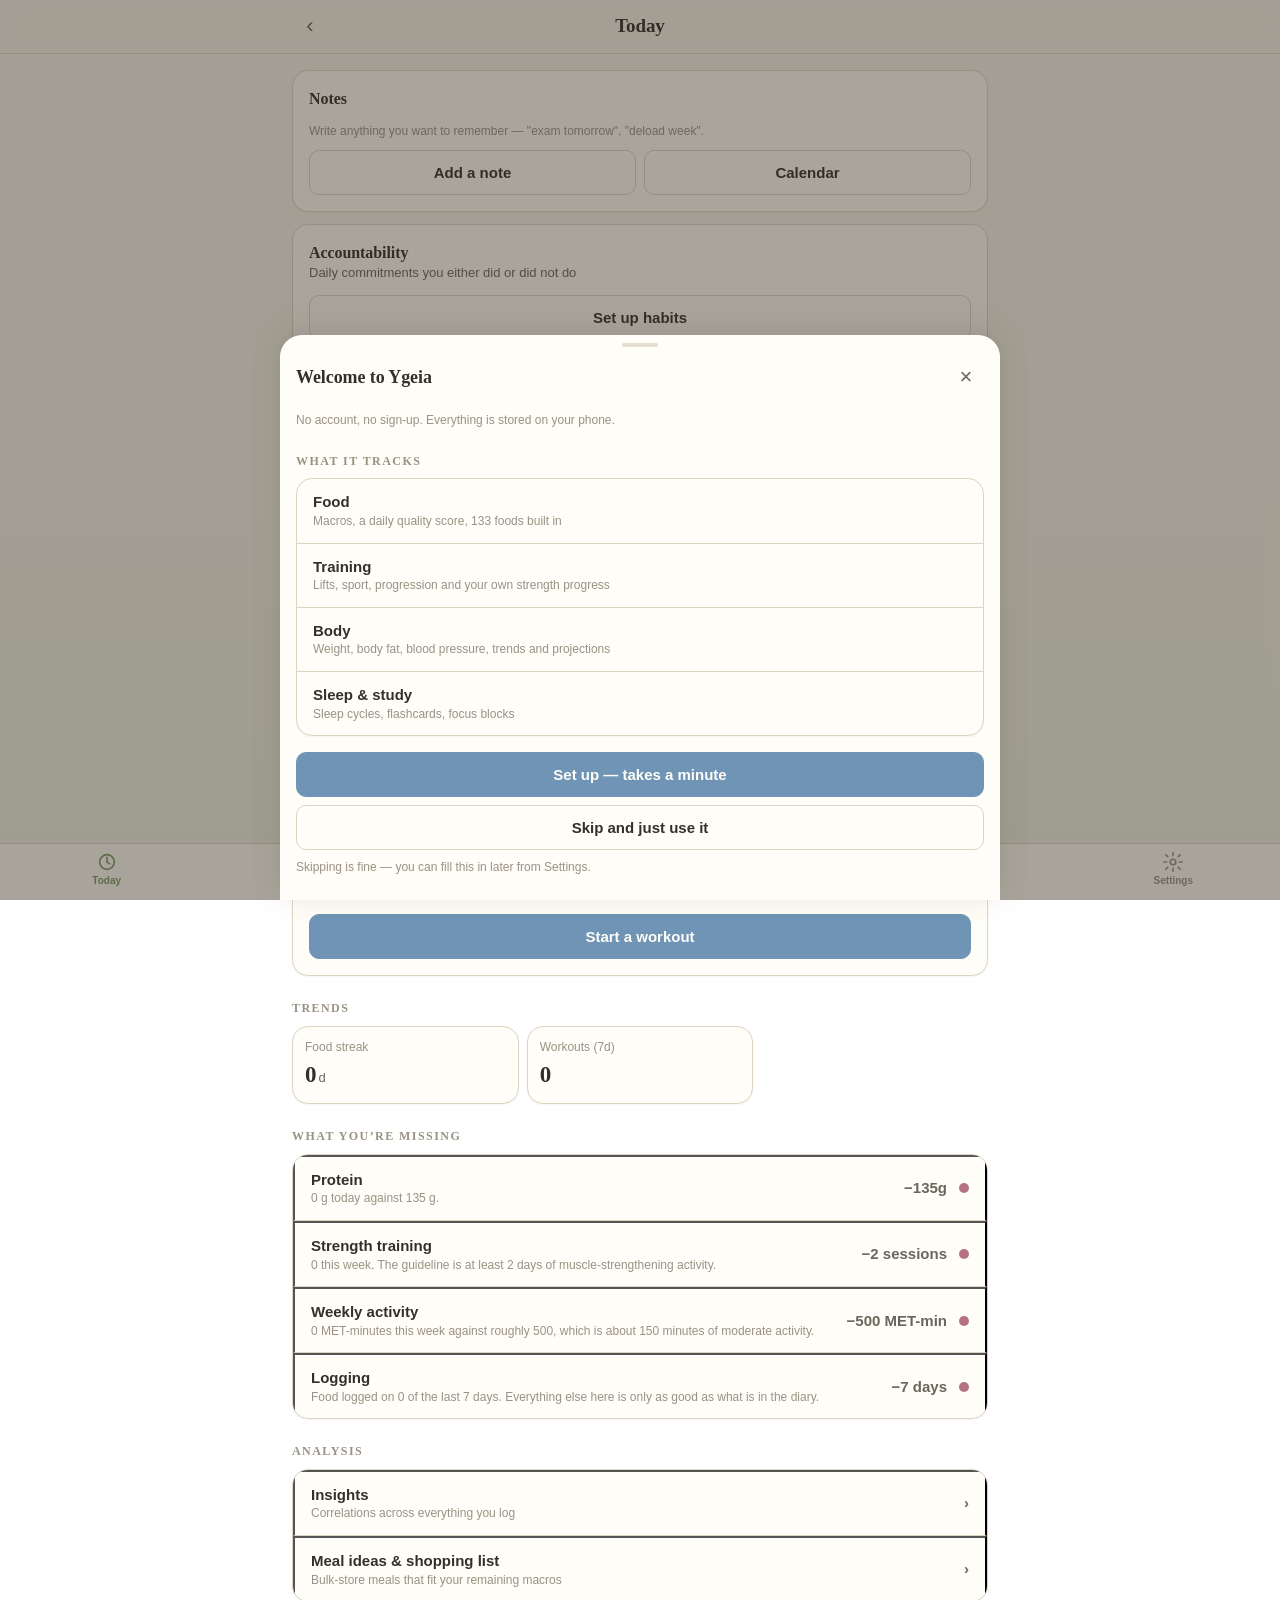
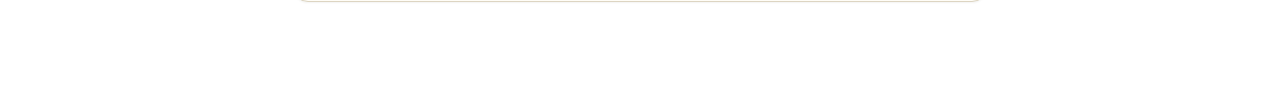
==== index.html @ 0fc7f698 "Remove the on-device model; AI is unlocked by an API key only Deletes js/ai-local.js and the whole m" ====
﻿<!doctype html>
<html lang="en" data-theme="light">
<head>
<meta charset="utf-8">
<meta name="viewport" content="width=device-width, initial-scale=1, viewport-fit=cover, maximum-scale=1">
<title>Ygeia</title>
<meta name="description" content="Free, open-source, offline-first lifestyle tracker. Nutrition, lifting, sport, sleep and study. Your data never leaves your device.">
<meta name="theme-color" content="#F6F2E8">

<!--
  Content-Security-Policy.

  script-src is 'self' and nothing else. No CDN, no third-party code, no import() at
  runtime — every line that executes here came from this repository. Ygeia briefly shipped
  an optional on-device model that pulled a runtime from a CDN; that code ran in this origin
  with full IndexedDB access and could not be pinned with an integrity hash, so removing it
  removed the only way untrusted code could ever reach your data.

  connect-src then enumerates every host anything on this page may talk to, so even a
  cross-site scripting bug has nowhere to send what it reads.

  If you add a network call, add its host here or it will silently fail.
-->
<meta http-equiv="Content-Security-Policy" content="
  default-src 'self';
  script-src 'self';
  style-src 'self' 'unsafe-inline';
  img-src 'self' data: blob: https://tile.openstreetmap.org;
  font-src 'self';
  worker-src 'self' blob:;
  connect-src 'self' blob:
    https://world.openfoodfacts.org
    https://overpass-api.de
    https://nominatim.openstreetmap.org
    https://generativelanguage.googleapis.com
    https://raw.githubusercontent.com;
  base-uri 'self';
  form-action 'none';
  object-src 'none';
">

<!-- iOS home-screen install: launches fullscreen with no Safari chrome -->
<meta name="apple-mobile-web-app-capable" content="yes">
<meta name="apple-mobile-web-app-status-bar-style" content="default">
<meta name="apple-mobile-web-app-title" content="Ygeia">
<link rel="apple-touch-icon" href="icons/icon-180.png">
<link rel="manifest" href="manifest.webmanifest">
<link rel="icon" href="icons/icon.svg" type="image/svg+xml">

<link rel="stylesheet" href="css/app.css?v=18">
</head>
<body>

<div id="app">
  <header class="app-header">
    <div class="header-row">
      <button class="icon-btn" id="btn-prev-day" aria-label="Previous day">‹</button>
      <button class="date-btn" id="btn-date">
        <span class="date-main" id="date-main">Today</span>
        <span class="date-sub" id="date-sub"></span>
      </button>
      <button class="icon-btn" id="btn-next-day" aria-label="Next day">›</button>
    </div>
  </header>

  <main id="views">
    <section class="view active" id="view-today"></section>
    <section class="view" id="view-food"></section>
    <section class="view" id="view-train"></section>
    <section class="view" id="view-study"></section>
    <section class="view" id="view-body"></section>
    <section class="view" id="view-settings"></section>
  </main>

  <nav class="tabbar" id="tabbar">
    <button class="tab active" data-view="today">
      <svg viewBox="0 0 24 24" class="tab-icon"><circle cx="12" cy="12" r="8"/><path d="M12 7v5l3 2"/></svg>
      <span>Today</span>
    </button>
    <button class="tab" data-view="food">
      <svg viewBox="0 0 24 24" class="tab-icon"><path d="M5 3v8a3 3 0 0 0 6 0V3M8 11v10"/><path d="M17 3c-1.5 2-2 4-2 6s.5 3 2 3 2-1 2-3-.5-4-2-6zM17 12v9"/></svg>
      <span>Food</span>
    </button>
    <button class="tab" data-view="train">
      <svg viewBox="0 0 24 24" class="tab-icon"><path d="M4 9v6M20 9v6M7 6v12M17 6v12M7 12h10"/></svg>
      <span>Train</span>
    </button>
    <button class="tab" data-view="study">
      <svg viewBox="0 0 24 24" class="tab-icon"><path d="M4 5.5A1.5 1.5 0 0 1 5.5 4H11v16H5.5A1.5 1.5 0 0 1 4 18.5z"/><path d="M20 5.5A1.5 1.5 0 0 0 18.5 4H13v16h5.5a1.5 1.5 0 0 0 1.5-1.5z"/></svg>
      <span>Study</span>
    </button>
    <button class="tab" data-view="body">
      <svg viewBox="0 0 24 24" class="tab-icon"><path d="M3 12h4l2-6 3 13 3-9 2 2h4"/></svg>
      <span>Body</span>
    </button>
    <button class="tab" data-view="settings">
      <svg viewBox="0 0 24 24" class="tab-icon"><circle cx="12" cy="12" r="3"/><path d="M12 2v3M12 19v3M4.2 4.2l2.1 2.1M17.7 17.7l2.1 2.1M2 12h3M19 12h3M4.2 19.8l2.1-2.1M17.7 6.3l2.1-2.1"/></svg>
      <span>Settings</span>
    </button>
  </nav>

  <div class="sheet-backdrop" id="sheet-backdrop" hidden>
    <div class="sheet" id="sheet" role="dialog" aria-modal="true">
      <div class="sheet-grabber"></div>
      <div class="sheet-head">
        <h2 id="sheet-title"></h2>
        <button class="icon-btn" id="sheet-close" aria-label="Close">×</button>
      </div>
      <div class="sheet-body" id="sheet-body"></div>
    </div>
  </div>

  <div id="toast" class="toast" hidden></div>

  <!-- Local passcode lock. Covers everything until unlocked. -->
  <div id="lock-screen" hidden></div>
</div>

<!--
  Classic scripts, loaded in dependency order and sharing the window.V namespace.

  Deliberately NOT ES modules: <script type="module"> is blocked by CORS on file:// URLs,
  and this app must run by opening index.html with no server and no build step.
-->
<script src="js/util.js?v=18"></script>
<script src="js/store.js?v=18"></script>
<script src="js/auth.js?v=18"></script>
<script src="js/domain.js?v=18"></script>
<script src="js/domain-life.js?v=18"></script>
<script src="js/domain-cut.js?v=18"></script>
<script src="js/domain-study.js?v=18"></script>
<script src="js/domain-rank.js?v=18"></script>
<script src="js/domain-plan.js?v=18"></script>
<script src="js/domain-insights.js?v=18"></script>
<script src="js/domain-timeline.js?v=18"></script>
<script src="js/domain-gaps.js?v=18"></script>
<script src="js/data-meals.js?v=18"></script>
<script src="js/data-programs.js?v=18"></script>
<script src="js/explain.js?v=18"></script>
<script src="js/data-foods.js?v=18"></script>
<script src="js/data-exercises.js?v=18"></script>
<script src="js/ui.js?v=18"></script>
<script src="js/charts.js?v=18"></script>
<script src="js/map.js?v=18"></script>
<script src="js/openfoodfacts.js?v=18"></script>
<script src="js/food-parser.js?v=18"></script>
<script src="js/ai-prompt.js?v=18"></script>
<script src="js/ai-vision.js?v=18"></script>
<script src="js/ai-cloud.js?v=18"></script>
<script src="js/places.js?v=18"></script>
<script src="js/healthimport.js?v=18"></script>
<script src="js/backup.js?v=18"></script>
<script src="js/view-today.js?v=18"></script>
<script src="js/view-food.js?v=18"></script>
<script src="js/view-train.js?v=18"></script>
<script src="js/view-study.js?v=18"></script>
<script src="js/view-flashcards.js?v=18"></script>
<script src="js/view-solve.js?v=18"></script>
<script src="js/view-aikey.js?v=18"></script>
<script src="js/view-calendar.js?v=18"></script>
<script src="js/view-coach.js?v=18"></script>
<script src="js/view-body.js?v=18"></script>
<script src="js/view-cut.js?v=18"></script>
<script src="js/view-plan.js?v=18"></script>
<script src="js/view-lock.js?v=18"></script>
<script src="js/view-onboard.js?v=18"></script>
<script src="js/view-settings.js?v=18"></script>
<script src="js/app.js?v=18"></script>
</body>
</html>
---- css/app.css ----
/* ==========================================================================
   Vitals — design system

   Light-first, drawn from a soft pastoral palette: parchment, sage meadow,
   muted gold and twilight lavender. Dark mode is a deep forest-night variant
   rather than pure black, so the character survives the switch.

   Every colour is a token. Nothing below hard-codes a colour.
   ========================================================================== */

:root {
  /* --- Parchment and meadow --------------------------------------------- */
  --bg:        #F6F2E8;  /* aged paper */
  --bg-tint:   #EDF0E2;  /* faint meadow wash at the foot of the page */
  --surface:   #FFFDF7;  /* fresh vellum */
  --surface-2: #F1EDE1;
  --surface-3: #E4DECE;
  --border:    #DDD5C2;

  --text:      #33302A;  /* warm ink, never pure black */
  --text-dim:  #6B655A;
  --text-faint:#9A9284;

  /* --- Metric accents. Muted, natural, never neon. ----------------------- */
  --sleep:     #8B82B0;  /* twilight lavender */
  --recovery:  #7C9A68;  /* sage */
  --strain:    #C08552;  /* terracotta */
  --nutrition: #C2A257;  /* wheat gold */
  --stress:    #B4737E;  /* dusty rose */
  --info:      #6F94B5;  /* distant sky */

  --protein:   #6F94B5;
  --carbs:     #C2A257;
  --fat:       #C08552;

  --good:      #7C9A68;
  --warn:      #C2A257;
  --bad:       #B4737E;

  /* Ink used on top of a filled accent button. */
  --on-accent: #FFFDF7;

  --shadow-sm: 0 1px 2px rgba(74, 66, 48, .06);
  --shadow-md: 0 2px 10px rgba(74, 66, 48, .07);
  --shadow-lg: 0 -6px 32px rgba(74, 66, 48, .16);

  --r-sm: 10px;
  --r-md: 16px;
  --r-lg: 22px;

  --sp-1: 4px;  --sp-2: 8px;  --sp-3: 12px;
  --sp-4: 16px; --sp-5: 24px; --sp-6: 32px;

  --safe-top:    env(safe-area-inset-top, 0px);
  --safe-bottom: env(safe-area-inset-bottom, 0px);

  --tabbar-h: 56px;

  --font-body: -apple-system, BlinkMacSystemFont, "SF Pro Text", "Segoe UI", Roboto, sans-serif;
  /* Headings take a serif so the app reads like a storybook rather than a dashboard. */
  --font-display: "Iowan Old Style", "Palatino Linotype", Palatino, "Book Antiqua", Georgia, serif;
}

/* --- Dark: forest at night, not a black void ----------------------------- */
:root[data-theme="dark"] {
  --bg:        #191D19;
  --bg-tint:   #141814;
  --surface:   #222722;
  --surface-2: #2B322B;
  --surface-3: #363E36;
  --border:    #333B33;

  --text:      #E9E7DC;
  --text-dim:  #A8A798;
  --text-faint:#7C7C6F;

  --sleep:     #A79DCB;
  --recovery:  #97B683;
  --strain:    #D9A06C;
  --nutrition: #D8B96C;
  --stress:    #CC8B96;
  --info:      #8AAFCE;

  --protein:   #8AAFCE;
  --carbs:     #D8B96C;
  --fat:       #D9A06C;

  --good:      #97B683;
  --warn:      #D8B96C;
  --bad:       #CC8B96;

  --on-accent: #191D19;

  --shadow-sm: 0 1px 2px rgba(0, 0, 0, .3);
  --shadow-md: 0 2px 10px rgba(0, 0, 0, .32);
  --shadow-lg: 0 -6px 32px rgba(0, 0, 0, .5);
}

/* Only when the user picked "Auto" — an explicit choice always wins. */
@media (prefers-color-scheme: dark) {
  :root[data-theme="auto"] {
    --bg:#191D19; --bg-tint:#141814; --surface:#222722; --surface-2:#2B322B;
    --surface-3:#363E36; --border:#333B33;
    --text:#E9E7DC; --text-dim:#A8A798; --text-faint:#7C7C6F;
    --sleep:#A79DCB; --recovery:#97B683; --strain:#D9A06C; --nutrition:#D8B96C;
    --stress:#CC8B96; --info:#8AAFCE;
    --protein:#8AAFCE; --carbs:#D8B96C; --fat:#D9A06C;
    --good:#97B683; --warn:#D8B96C; --bad:#CC8B96;
    --on-accent:#191D19;
    --shadow-sm:0 1px 2px rgba(0,0,0,.3); --shadow-md:0 2px 10px rgba(0,0,0,.32);
    --shadow-lg:0 -6px 32px rgba(0,0,0,.5);
  }
}

* { box-sizing: border-box; -webkit-tap-highlight-color: transparent; }

html, body {
  margin: 0; padding: 0;
  color: var(--text);
  font-family: var(--font-body);
  font-size: 16px;
  line-height: 1.45;
  overscroll-behavior: none;
}

/*
 * A very soft meadow wash: warm sky at the top settling into green at the foot.
 * Fixed attachment so it behaves like a horizon rather than scrolling wallpaper.
 */
body {
  padding-top: var(--safe-top);
  background:
    linear-gradient(to bottom, var(--bg) 0%, var(--bg) 55%, var(--bg-tint) 100%)
    fixed;
  min-height: 100vh;
}

.num, .stat-value, .ring-value { font-variant-numeric: tabular-nums; }

h1, h2, h3, .card-title, .date-main, .stat-value, .ring-value, .timer-big {
  font-family: var(--font-display);
  font-weight: 600;
  letter-spacing: -0.005em;
}

/* --------------------------------------------------------------- header -- */

.app-header {
  position: sticky; top: 0; z-index: 20;
  background: color-mix(in srgb, var(--bg) 86%, transparent);
  backdrop-filter: saturate(140%) blur(14px);
  -webkit-backdrop-filter: saturate(140%) blur(14px);
  border-bottom: 1px solid var(--border);
}
.header-row {
  display: flex; align-items: center; justify-content: space-between;
  padding: var(--sp-2) var(--sp-3);
  max-width: 720px; margin: 0 auto;
}
.date-btn {
  flex: 1; background: none; border: 0; color: var(--text);
  display: flex; flex-direction: column; align-items: center; gap: 1px;
  font: inherit; cursor: pointer; padding: var(--sp-1);
}
.date-main { font-family: var(--font-display); font-size: 19px; }
.date-sub  { font-size: 12px; color: var(--text-faint); }

/* ---------------------------------------------------------------- views -- */

#views { max-width: 720px; margin: 0 auto; }
.view { display: none; padding: var(--sp-4) var(--sp-3); padding-bottom: calc(var(--tabbar-h) + var(--safe-bottom) + 32px); }
.view.active { display: block; animation: fade .2s ease; }
@keyframes fade { from { opacity: 0; transform: translateY(4px); } to { opacity: 1; transform: none; } }

.section-title {
  font-family: var(--font-display);
  font-size: 12px; font-weight: 600; text-transform: uppercase;
  letter-spacing: .12em; color: var(--text-faint);
  margin: var(--sp-5) 0 var(--sp-2);
}
.section-title:first-child { margin-top: 0; }

/* ---------------------------------------------------------------- cards -- */

.card {
  background: var(--surface);
  border: 1px solid var(--border);
  border-radius: var(--r-md);
  padding: var(--sp-4);
  margin-bottom: var(--sp-3);
  box-shadow: var(--shadow-sm);
}
.card-head { display: flex; align-items: baseline; justify-content: space-between; gap: var(--sp-3); margin-bottom: var(--sp-3); }
.card-title { font-size: 16px; margin: 0; }
.card-sub { font-size: 13px; color: var(--text-dim); }

.grid-2 { display: grid; grid-template-columns: 1fr 1fr; gap: var(--sp-3); }
.grid-3 { display: grid; grid-template-columns: repeat(3, 1fr); gap: var(--sp-2); }

.stat {
  background: var(--surface); border: 1px solid var(--border);
  border-radius: var(--r-md); padding: var(--sp-3); box-shadow: var(--shadow-sm);
}
.stat-label { font-size: 12px; color: var(--text-faint); margin-bottom: 2px; }
.stat-value { font-size: 23px; }
.stat-unit { font-size: 13px; color: var(--text-dim); font-weight: 400; margin-left: 2px; font-family: var(--font-body); }
.stat-delta { font-size: 12px; margin-top: 2px; }
.delta-up   { color: var(--good); }
.delta-down { color: var(--bad); }
.delta-flat { color: var(--text-faint); }

/* ---------------------------------------------------------------- rings -- */

.rings-row { display: flex; align-items: center; justify-content: space-around; gap: var(--sp-3); }
.ring-wrap { display: flex; flex-direction: column; align-items: center; gap: var(--sp-2); }
.ring { position: relative; }
.ring svg { display: block; transform: rotate(-90deg); }
.ring-track { fill: none; stroke: var(--surface-3); }
.ring-fill  { fill: none; stroke-linecap: round; transition: stroke-dashoffset .6s cubic-bezier(.22,1,.36,1); }
.ring-center { position: absolute; inset: 0; display: flex; flex-direction: column; align-items: center; justify-content: center; }
.ring-value { font-size: 21px; }
.ring-unit  { font-size: 10px; color: var(--text-faint); }
.ring-label { font-size: 12px; color: var(--text-dim); }

/* ----------------------------------------------------------------- bars -- */

.bar { height: 6px; border-radius: 999px; background: var(--surface-3); overflow: hidden; }
.bar-fill { height: 100%; border-radius: 999px; transition: width .45s ease; }
.macro-row { display: flex; justify-content: space-between; font-size: 13px; margin-bottom: var(--sp-1); }
.macro-block + .macro-block { margin-top: var(--sp-3); }

/* ---------------------------------------------------------------- lists -- */

.list {
  border: 1px solid var(--border); border-radius: var(--r-md);
  overflow: hidden; background: var(--surface); box-shadow: var(--shadow-sm);
}
.row {
  display: flex; align-items: center; gap: var(--sp-3);
  padding: var(--sp-3) var(--sp-4);
  border-bottom: 1px solid var(--border);
  background: none; width: 100%; text-align: left;
  color: var(--text); font: inherit; cursor: pointer;
}
.row:last-child { border-bottom: 0; }
.row:active { background: var(--surface-2); }
.row-main { flex: 1; min-width: 0; }
.row-title { font-size: 15px; font-weight: 550; white-space: nowrap; overflow: hidden; text-overflow: ellipsis; }
.row-sub { font-size: 12px; color: var(--text-faint); }
.row-value { font-size: 15px; font-weight: 600; color: var(--text-dim); white-space: nowrap; }

.empty { text-align: center; color: var(--text-faint); font-size: 14px; padding: var(--sp-6) var(--sp-4); }

/* -------------------------------------------------------------- buttons -- */

button { font-family: inherit; }
.icon-btn {
  background: none; border: 0; color: var(--text-dim);
  width: 36px; height: 36px; border-radius: 50%;
  font-size: 22px; line-height: 1; cursor: pointer; display: grid; place-items: center;
}
.icon-btn:active { background: var(--surface-2); }

.btn {
  display: inline-flex; align-items: center; justify-content: center; gap: var(--sp-2);
  padding: 13px var(--sp-4); border-radius: var(--r-sm);
  border: 1px solid var(--border); background: var(--surface-2); color: var(--text);
  font-size: 15px; font-weight: 600; cursor: pointer; width: 100%;
  transition: transform .1s ease;
}
.btn:active { transform: scale(.985); }
.btn-primary { background: var(--info); border-color: var(--info); color: var(--on-accent); }
.btn-good    { background: var(--good); border-color: var(--good); color: var(--on-accent); }
.btn-danger  { background: none; border-color: var(--bad); color: var(--bad); }
.btn-ghost   { background: none; }
.btn-row { display: flex; gap: var(--sp-2); }

.chip {
  display: inline-flex; align-items: center; gap: 6px;
  padding: 7px 13px; border-radius: 999px;
  border: 1px solid var(--border); background: var(--surface-2);
  font-size: 13px; font-weight: 550; color: var(--text-dim); cursor: pointer;
}
.chip.on { background: var(--info); border-color: var(--info); color: var(--on-accent); }
.chips { display: flex; flex-wrap: wrap; gap: var(--sp-2); }

/* --------------------------------------------------------------- inputs -- */

.field { margin-bottom: var(--sp-3); }
.field label { display: block; font-size: 13px; color: var(--text-dim); margin-bottom: 6px; }
input, select, textarea {
  width: 100%; padding: 12px var(--sp-3);
  background: var(--surface-2); color: var(--text);
  border: 1px solid var(--border); border-radius: var(--r-sm);
  font-size: 16px; /* below 16px iOS Safari zooms on focus */
  font-family: inherit;
}
input:focus, select:focus, textarea:focus { outline: 2px solid var(--info); outline-offset: -1px; }
.input-row { display: flex; gap: var(--sp-2); align-items: center; }
.input-suffix { color: var(--text-faint); font-size: 14px; }

/* ---------------------------------------------------------------- sheet -- */

.sheet-backdrop {
  position: fixed; inset: 0; z-index: 50;
  background: rgba(51, 45, 32, .42);
  display: flex; align-items: flex-end; justify-content: center;
  animation: fade .16s ease;
}
/* An explicit `display` beats the UA stylesheet's `[hidden] { display: none }`,
   so hidden elements that set one must opt back out themselves. */
.sheet-backdrop[hidden], .toast[hidden] { display: none; }

.sheet {
  background: var(--surface); width: 100%; max-width: 720px;
  border-radius: var(--r-lg) var(--r-lg) 0 0;
  max-height: 92vh; display: flex; flex-direction: column;
  padding-bottom: var(--safe-bottom);
  box-shadow: var(--shadow-lg);
  animation: slideup .26s cubic-bezier(.22,1,.36,1);
}
@keyframes slideup { from { transform: translateY(100%); } to { transform: none; } }
.sheet-grabber { width: 36px; height: 4px; border-radius: 999px; background: var(--surface-3); margin: var(--sp-2) auto 0; }
.sheet-head { display: flex; align-items: center; justify-content: space-between; padding: var(--sp-3) var(--sp-4) var(--sp-2); }
.sheet-head h2 { font-size: 18px; margin: 0; }
.sheet-body { overflow-y: auto; padding: 0 var(--sp-4) var(--sp-5); -webkit-overflow-scrolling: touch; }

/* --------------------------------------------------------------- tabbar -- */

.tabbar {
  position: fixed; left: 0; right: 0; bottom: 0; z-index: 30;
  display: flex; justify-content: space-around;
  background: color-mix(in srgb, var(--surface) 92%, transparent);
  backdrop-filter: saturate(140%) blur(16px);
  -webkit-backdrop-filter: saturate(140%) blur(16px);
  border-top: 1px solid var(--border);
  padding-bottom: var(--safe-bottom);
}
.tab {
  flex: 1; background: none; border: 0; cursor: pointer;
  display: flex; flex-direction: column; align-items: center; gap: 2px;
  padding: 7px 0 5px; color: var(--text-faint); font-size: 10px; font-weight: 550;
  height: var(--tabbar-h);
}
.tab.active { color: var(--recovery); }
.tab-icon { width: 22px; height: 22px; fill: none; stroke: currentColor; stroke-width: 1.8; stroke-linecap: round; stroke-linejoin: round; }

/* ---------------------------------------------------------------- toast -- */

.toast {
  position: fixed; left: 50%; transform: translateX(-50%);
  bottom: calc(var(--tabbar-h) + var(--safe-bottom) + 16px); z-index: 60;
  background: var(--text); color: var(--surface);
  padding: 11px var(--sp-4); border-radius: 999px;
  font-size: 14px; font-weight: 550; box-shadow: var(--shadow-md);
  animation: fade .18s ease;
}

/* --------------------------------------------------------------- charts -- */

.chart { width: 100%; display: block; overflow: visible; }
.chart-line { fill: none; stroke-width: 2; stroke-linecap: round; stroke-linejoin: round; }
.chart-area { stroke: none; opacity: .16; }
.chart-dot  { stroke: var(--surface); stroke-width: 2; }
.chart-grid { stroke: var(--border); stroke-width: 1; stroke-dasharray: 2 4; }
.chart-proj { fill: none; stroke-width: 2; stroke-dasharray: 3 4; opacity: .7; }
.chart-label { font-size: 10px; fill: var(--text-faint); }
.chart-bar { rx: 3; }

/* ------------------------------------------------------------- training -- */

.timer-big { font-size: 58px; font-weight: 400; letter-spacing: -0.02em; text-align: center; font-variant-numeric: tabular-nums; }

.set-grid { display: grid; grid-template-columns: 28px 1fr 1fr 44px 34px; gap: var(--sp-2); align-items: center; margin-bottom: var(--sp-2); }
.set-grid input { padding: 9px var(--sp-2); text-align: center; }
.set-head { font-size: 11px; color: var(--text-faint); text-align: center; text-transform: uppercase; letter-spacing: .06em; }
.set-idx { text-align: center; font-size: 13px; color: var(--text-faint); font-weight: 600; cursor: pointer; }
.set-done { width: 34px; height: 34px; border-radius: var(--r-sm); border: 1px solid var(--border); background: var(--surface-2); color: var(--text-faint); cursor: pointer; display: grid; place-items: center; }
.set-done.on { background: var(--good); border-color: var(--good); color: var(--on-accent); }
.set-warmup input { opacity: .6; }

/* ----------------------------------------------------------------- misc -- */

.hint { font-size: 12px; color: var(--text-faint); margin-top: var(--sp-2); line-height: 1.5; }

.warn-box {
  background: color-mix(in srgb, var(--warn) 14%, var(--surface));
  border: 1px solid color-mix(in srgb, var(--warn) 40%, transparent);
  border-radius: var(--r-sm); padding: var(--sp-3);
  font-size: 13px; color: var(--text-dim); line-height: 1.5;
}

/* Reserved for genuine safety warnings — weight cutting, not UI validation. */
.danger-box {
  background: color-mix(in srgb, var(--bad) 13%, var(--surface));
  border: 1px solid color-mix(in srgb, var(--bad) 50%, transparent);
  border-left-width: 3px;
  border-radius: var(--r-sm); padding: var(--sp-3);
  font-size: 13px; color: var(--text); line-height: 1.5;
  margin-bottom: var(--sp-3);
}
.danger-box strong { color: var(--bad); }

.good-box {
  background: color-mix(in srgb, var(--good) 13%, var(--surface));
  border: 1px solid color-mix(in srgb, var(--good) 38%, transparent);
  border-radius: var(--r-sm); padding: var(--sp-3);
  font-size: 13px; color: var(--text-dim); line-height: 1.5;
}

/* ----------------------------------------------------------- flashcards -- */

.fc-card {
  background: var(--surface);
  border: 1px solid var(--border);
  border-radius: var(--r-md);
  box-shadow: var(--shadow-md);
  min-height: 150px;
  display: flex; flex-direction: column;
  align-items: center; justify-content: center;
  gap: var(--sp-2);
  padding: var(--sp-5) var(--sp-4);
  margin-bottom: var(--sp-4);
  cursor: pointer;
  text-align: center;
  animation: fc-in .2s ease;
}
@keyframes fc-in { from { opacity: 0; transform: translateY(6px); } to { opacity: 1; transform: none; } }

.fc-face {
  font-family: var(--font-display);
  font-size: 21px; line-height: 1.35; color: var(--text);
}
.fc-front-small {
  font-size: 13px; color: var(--text-faint);
  padding-bottom: var(--sp-2); border-bottom: 1px solid var(--border);
  width: 100%;
}

.fc-option {
  margin-bottom: var(--sp-2);
  text-align: left; justify-content: flex-start;
  white-space: normal; line-height: 1.35;
}
.fc-right { background: var(--good); border-color: var(--good); color: var(--on-accent); }
.fc-wrong { background: var(--bad); border-color: var(--bad); color: var(--on-accent); }

/* Photo problem help */
.solve-preview {
  width: 100%; max-height: 320px; object-fit: contain;
  border-radius: var(--r-md); border: 1px solid var(--border);
  background: var(--surface-2); margin-top: var(--sp-3); display: block;
}
.solve-answer {
  white-space: pre-wrap;
  font-size: 14px; line-height: 1.65;
  background: var(--surface); border: 1px solid var(--border);
  border-radius: var(--r-md); padding: var(--sp-4); margin-top: var(--sp-3);
  box-shadow: var(--shadow-sm);
}

/* ============================================================== calendar == */

.cal-header { display: flex; align-items: center; justify-content: space-between; margin-bottom: var(--sp-3); }
.cal-title { font-family: var(--font-display); font-size: 17px; font-weight: 600; }

.cal-grid { display: grid; grid-template-columns: repeat(7, 1fr); gap: 4px; }
.cal-dow { margin-bottom: 6px; }
.cal-dow-cell {
  text-align: center; font-size: 11px; font-weight: 600;
  color: var(--text-faint); letter-spacing: .06em;
}

.cal-cell {
  aspect-ratio: 1; border-radius: 10px;
  border: 1px solid transparent; background: var(--surface-2);
  display: flex; flex-direction: column; align-items: center; justify-content: center; gap: 3px;
  cursor: pointer; padding: 2px; color: var(--text);
  font: inherit;
  transition: background .15s ease, transform .1s ease, border-color .15s ease;
}
.cal-cell:active { transform: scale(.93); }
.cal-cell.is-empty { background: none; color: var(--text-faint); }
.cal-cell.is-today { border-color: var(--recovery); font-weight: 700; }
.cal-cell.is-selected { background: var(--recovery); color: var(--on-accent); }
.cal-cell.is-future { opacity: .35; cursor: default; }
.cal-cell.cal-pad { background: none; border: 0; cursor: default; }

.cal-num { font-size: 13px; font-variant-numeric: tabular-nums; line-height: 1; }
.cal-dots { display: flex; gap: 2px; min-height: 5px; }
.cal-dot { width: 5px; height: 5px; border-radius: 50%; display: inline-block; }

.cal-legend {
  display: flex; flex-wrap: wrap; gap: 10px;
  margin-top: var(--sp-4); font-size: 11px; color: var(--text-faint);
}
.cal-legend-item { display: inline-flex; align-items: center; gap: 5px; }

/* ============================================================== timeline == */

.tl { position: relative; padding-left: 4px; }
.tl-row { display: grid; grid-template-columns: 62px 14px 1fr; gap: var(--sp-2); padding-bottom: var(--sp-4); position: relative; }
.tl-row:last-child { padding-bottom: 0; }

/* The connecting spine, drawn behind the markers. */
.tl-row:not(:last-child):after {
  content: ''; position: absolute;
  left: calc(62px + var(--sp-2) + 5px); top: 16px; bottom: -2px;
  width: 1px; background: var(--border);
}

.tl-time {
  font-size: 11px; color: var(--text-faint); text-align: right;
  font-variant-numeric: tabular-nums; padding-top: 3px; white-space: nowrap;
}
.tl-marker {
  width: 11px; height: 11px; border-radius: 50%; margin-top: 4px;
  box-shadow: 0 0 0 3px var(--surface); z-index: 1;
}
.tl-body { min-width: 0; }
.tl-title { font-size: 14px; font-weight: 600; display: flex; justify-content: space-between; gap: var(--sp-2); }
.tl-value { font-weight: 500; color: var(--text-dim); font-variant-numeric: tabular-nums; white-space: nowrap; }
.tl-detail { font-size: 12px; color: var(--text-faint); margin-top: 2px; line-height: 1.45; }

/* Study photo help */
.solve-preview {
  width: 100%; max-height: 320px; object-fit: contain;
  border-radius: var(--r-md); border: 1px solid var(--border);
  background: var(--surface-2); margin-top: var(--sp-3);
}
.solve-answer {
  white-space: pre-wrap; font-size: 14px; line-height: 1.65;
  background: var(--surface); border: 1px solid var(--border);
  border-radius: var(--r-md); padding: var(--sp-4); margin-top: var(--sp-3);
}

/* ================================================================== chat == */

.chat-log {
  max-height: 46vh; overflow-y: auto;
  display: flex; flex-direction: column; gap: var(--sp-2);
  padding: var(--sp-2) 0;
}
.chat-msg {
  max-width: 88%; padding: 10px var(--sp-3); border-radius: var(--r-md);
  font-size: 14px; line-height: 1.55; white-space: pre-wrap; overflow-wrap: anywhere;
}
.chat-user { align-self: flex-end; background: var(--info); color: var(--on-accent); border-bottom-right-radius: 4px; }
.chat-bot { align-self: flex-start; background: var(--surface-2); border: 1px solid var(--border); border-bottom-left-radius: 4px; }

/* ================================================================ polish == */

/*
 * Interaction feedback. Everything tappable should acknowledge the tap — without it the
 * app feels unresponsive on a phone even when it is fast.
 */
.row, .cal-cell, .lock-key, .chip, .btn, .set-done, .checkin-dot, .urine-swatch {
  -webkit-user-select: none; user-select: none;
}
.row { transition: background .14s ease; }
.chip { transition: background .14s ease, border-color .14s ease, color .14s ease, transform .1s ease; }
.chip:active { transform: scale(.95); }
.card { transition: box-shadow .2s ease; }

/* Visible keyboard focus, without a permanent ring for mouse users. */
:focus-visible {
  outline: 2px solid var(--info);
  outline-offset: 2px;
  border-radius: 4px;
}
.btn:focus-visible, .row:focus-visible, .cal-cell:focus-visible { outline-offset: -2px; }

/* Momentum scrolling and a settled scrollbar inside sheets. */
.sheet-body { scrollbar-width: thin; scrollbar-color: var(--surface-3) transparent; }
.sheet-body::-webkit-scrollbar { width: 6px; }
.sheet-body::-webkit-scrollbar-thumb { background: var(--surface-3); border-radius: 999px; }
.sheet-body::-webkit-scrollbar-track { background: transparent; }

/* Long words and pasted URLs must not force the layout sideways. */
.row-title, .row-sub, .card-sub, .tl-detail, .insight-body { overflow-wrap: anywhere; }

/* Wide content scrolls inside itself rather than pushing the page. */
.formula, .solve-answer { max-width: 100%; }

/*
 * Respect the OS setting. Vestibular disorders are a real accessibility concern and this
 * app animates a lot of sheets.
 */
@media (prefers-reduced-motion: reduce) {
  *, *::before, *::after {
    animation-duration: .001ms !important;
    animation-iteration-count: 1 !important;
    transition-duration: .001ms !important;
    scroll-behavior: auto !important;
  }
}

/* Card builder rows — the Quizlet-style list editor */
.fc-row {
  background: var(--surface);
  border: 1px solid var(--border);
  border-radius: var(--r-md);
  padding: var(--sp-3);
  margin-bottom: var(--sp-3);
  box-shadow: var(--shadow-sm);
}
.fc-row-head { display: flex; align-items: center; justify-content: space-between; margin-bottom: var(--sp-2); }
.fc-row-num { font-size: 12px; color: var(--text-faint); font-weight: 600; }
.fc-input {
  width: 100%; resize: vertical; min-height: 40px;
  margin-bottom: var(--sp-2);
}
.fc-input:last-child { margin-bottom: 0; }

.fc-match {
  display: grid; grid-template-columns: 1fr 1fr; gap: var(--sp-2);
  margin-bottom: var(--sp-4);
}
.fc-tile {
  min-height: 78px; padding: var(--sp-2);
  border: 1px solid var(--border); border-radius: var(--r-sm);
  background: var(--surface); color: var(--text);
  font-size: 13px; line-height: 1.3; cursor: pointer;
  display: grid; place-items: center; text-align: center;
  box-shadow: var(--shadow-sm);
  transition: transform .1s ease, opacity .25s ease, background .15s ease;
}
.fc-tile.sel { background: var(--info); border-color: var(--info); color: var(--on-accent); transform: scale(.97); }
.fc-tile.bad { background: var(--bad); border-color: var(--bad); color: var(--on-accent); }
.fc-tile.gone { opacity: 0; pointer-events: none; transform: scale(.9); }

/* ---------------------------------------------------------- lock screen -- */

#lock-screen {
  position: fixed; inset: 0; z-index: 100;
  background: var(--bg);
  display: flex; align-items: center; justify-content: center;
  padding: var(--safe-top) var(--sp-4) calc(var(--safe-bottom) + var(--sp-4));
}
#lock-screen[hidden] { display: none; }

.lock-panel {
  width: 100%; max-width: 340px;
  display: flex; flex-direction: column; align-items: center;
}
.lock-panel.shake { animation: shake .4s cubic-bezier(.36,.07,.19,.97); }
@keyframes shake {
  10%, 90% { transform: translateX(-2px); }
  20%, 80% { transform: translateX(4px); }
  30%, 50%, 70% { transform: translateX(-7px); }
  40%, 60% { transform: translateX(7px); }
}

.lock-mark { color: var(--recovery); margin-bottom: var(--sp-3); }
.lock-title { font-family: var(--font-display); font-size: 26px; margin: 0 0 4px; }
.lock-subtitle { font-size: 14px; color: var(--text-dim); margin-bottom: var(--sp-5); }

.lock-dots { display: flex; gap: 12px; margin-bottom: var(--sp-3); min-height: 14px; }
.lock-dot {
  width: 13px; height: 13px; border-radius: 50%;
  border: 1.5px solid var(--text-faint); background: none;
  transition: background .12s ease, border-color .12s ease, transform .12s ease;
}
.lock-dot.on { background: var(--recovery); border-color: var(--recovery); transform: scale(1.12); }

.lock-message { font-size: 13px; min-height: 20px; color: var(--text-dim); text-align: center; margin-bottom: var(--sp-3); }
.lock-message.error { color: var(--bad); }

.lock-keypad {
  display: grid; grid-template-columns: repeat(3, 1fr);
  gap: var(--sp-3); width: 100%; margin-bottom: var(--sp-4);
}
.lock-key {
  aspect-ratio: 1; border-radius: 50%;
  border: 1px solid var(--border); background: var(--surface);
  color: var(--text); font-family: var(--font-display); font-size: 24px;
  cursor: pointer; display: grid; place-items: center;
  box-shadow: var(--shadow-sm);
  transition: transform .08s ease, background .12s ease;
}
.lock-key:active { transform: scale(.94); background: var(--surface-2); }
.lock-key-alt { font-family: var(--font-body); font-size: 14px; color: var(--text-dim); background: none; border-color: transparent; box-shadow: none; }
.lock-confirm { max-width: 340px; }

/* Weight-cut phase timeline */
.phase { position: relative; padding-left: var(--sp-5); padding-bottom: var(--sp-4); }
.phase:before {
  content: ''; position: absolute; left: 5px; top: 6px;
  width: 9px; height: 9px; border-radius: 50%;
  background: var(--recovery); box-shadow: 0 0 0 3px color-mix(in srgb, var(--recovery) 22%, transparent);
}
.phase.danger:before { background: var(--bad); box-shadow: 0 0 0 3px color-mix(in srgb, var(--bad) 22%, transparent); }
.phase:after {
  content: ''; position: absolute; left: 9px; top: 18px; bottom: 0; width: 1px; background: var(--border);
}
.phase:last-child:after { display: none; }
.phase-day { font-size: 11px; text-transform: uppercase; letter-spacing: .1em; color: var(--text-faint); }
.phase-title { font-family: var(--font-display); font-size: 15px; font-weight: 600; margin: 2px 0 6px; }
.phase-actions { margin: 0; padding-left: var(--sp-4); font-size: 13px; color: var(--text-dim); }
.phase-actions li { margin-bottom: 3px; }
.phase-why { font-size: 12px; color: var(--text-faint); font-style: italic; margin-top: 6px; }

/* Urine hydration scale */
.urine-scale { display: flex; gap: 4px; margin: var(--sp-2) 0; }
.urine-swatch { flex: 1; height: 34px; border-radius: 5px; border: 1px solid var(--border); cursor: pointer; position: relative; }
.urine-swatch.on { outline: 2px solid var(--text); outline-offset: 2px; }

/* Map */
.map-wrap {
  position: relative; width: 100%; height: 300px;
  border-radius: var(--r-md); overflow: hidden;
  border: 1px solid var(--border); background: var(--surface-2);
  touch-action: none;
}
.map-tiles { position: absolute; inset: 0; }
.map-tile { position: absolute; width: 256px; height: 256px; }
.map-pin {
  position: absolute; width: 14px; height: 14px; margin: -7px 0 0 -7px;
  border-radius: 50% 50% 50% 0; transform: rotate(-45deg);
  background: var(--bad); border: 2px solid var(--surface); cursor: pointer;
  box-shadow: var(--shadow-sm);
}
.map-pin.me { background: var(--info); border-radius: 50%; transform: none; }
.map-attrib {
  position: absolute; right: 4px; bottom: 3px;
  font-size: 9px; color: var(--text-dim);
  background: color-mix(in srgb, var(--surface) 80%, transparent);
  padding: 1px 5px; border-radius: 4px;
}
.map-controls { position: absolute; right: 8px; top: 8px; display: flex; flex-direction: column; gap: 4px; }
.map-btn {
  width: 32px; height: 32px; border-radius: 8px; border: 1px solid var(--border);
  background: var(--surface); color: var(--text); font-size: 18px; cursor: pointer;
  display: grid; place-items: center; box-shadow: var(--shadow-sm);
}

/* Study */
.pill { display: inline-block; padding: 2px 9px; border-radius: 999px; font-size: 11px; font-weight: 600; }
.subject-dot { width: 10px; height: 10px; border-radius: 50%; flex: 0 0 10px; }

/* "How is this calculated?" affordance */
.explain-btn {
  background: none; border: 0; cursor: pointer;
  color: var(--text-faint); font-size: 16px; line-height: 1;
  padding: 2px 4px; border-radius: 50%;
}
.explain-btn:active { background: var(--surface-2); }

.formula {
  background: var(--surface-2); border: 1px solid var(--border);
  border-radius: var(--r-sm); padding: var(--sp-3);
  font-family: ui-monospace, SFMono-Regular, Menlo, Consolas, monospace;
  font-size: 12px; line-height: 1.6; color: var(--text-dim);
  overflow-x: auto; white-space: pre; margin: 0;
}

/* Check-in */
.checkin-scale { display: flex; gap: 6px; }
.checkin-dot {
  flex: 1; aspect-ratio: 1; max-width: 46px; border-radius: 50%;
  border: 1px solid var(--border); background: var(--surface-2);
  cursor: pointer; display: grid; place-items: center;
  font-size: 13px; font-weight: 600; color: var(--text-faint);
}
.checkin-dot.on { background: var(--recovery); border-color: var(--recovery); color: var(--on-accent); }

/* Insight cards */
.insight { border-left: 3px solid var(--info); padding-left: var(--sp-3); margin-bottom: var(--sp-4); }
.insight.strong { border-left-color: var(--good); }
.insight.weak { border-left-color: var(--text-faint); }
.insight-title { font-family: var(--font-display); font-size: 15px; font-weight: 600; margin-bottom: 2px; }
.insight-body { font-size: 13px; color: var(--text-dim); line-height: 1.5; }
.insight-stat { font-size: 11px; color: var(--text-faint); margin-top: 4px; font-variant-numeric: tabular-nums; }

/* Meal / program cards */
.tag-row { display: flex; flex-wrap: wrap; gap: 5px; margin-top: 6px; }
.tag {
  font-size: 11px; padding: 2px 8px; border-radius: 999px;
  background: var(--surface-2); border: 1px solid var(--border); color: var(--text-faint);
}
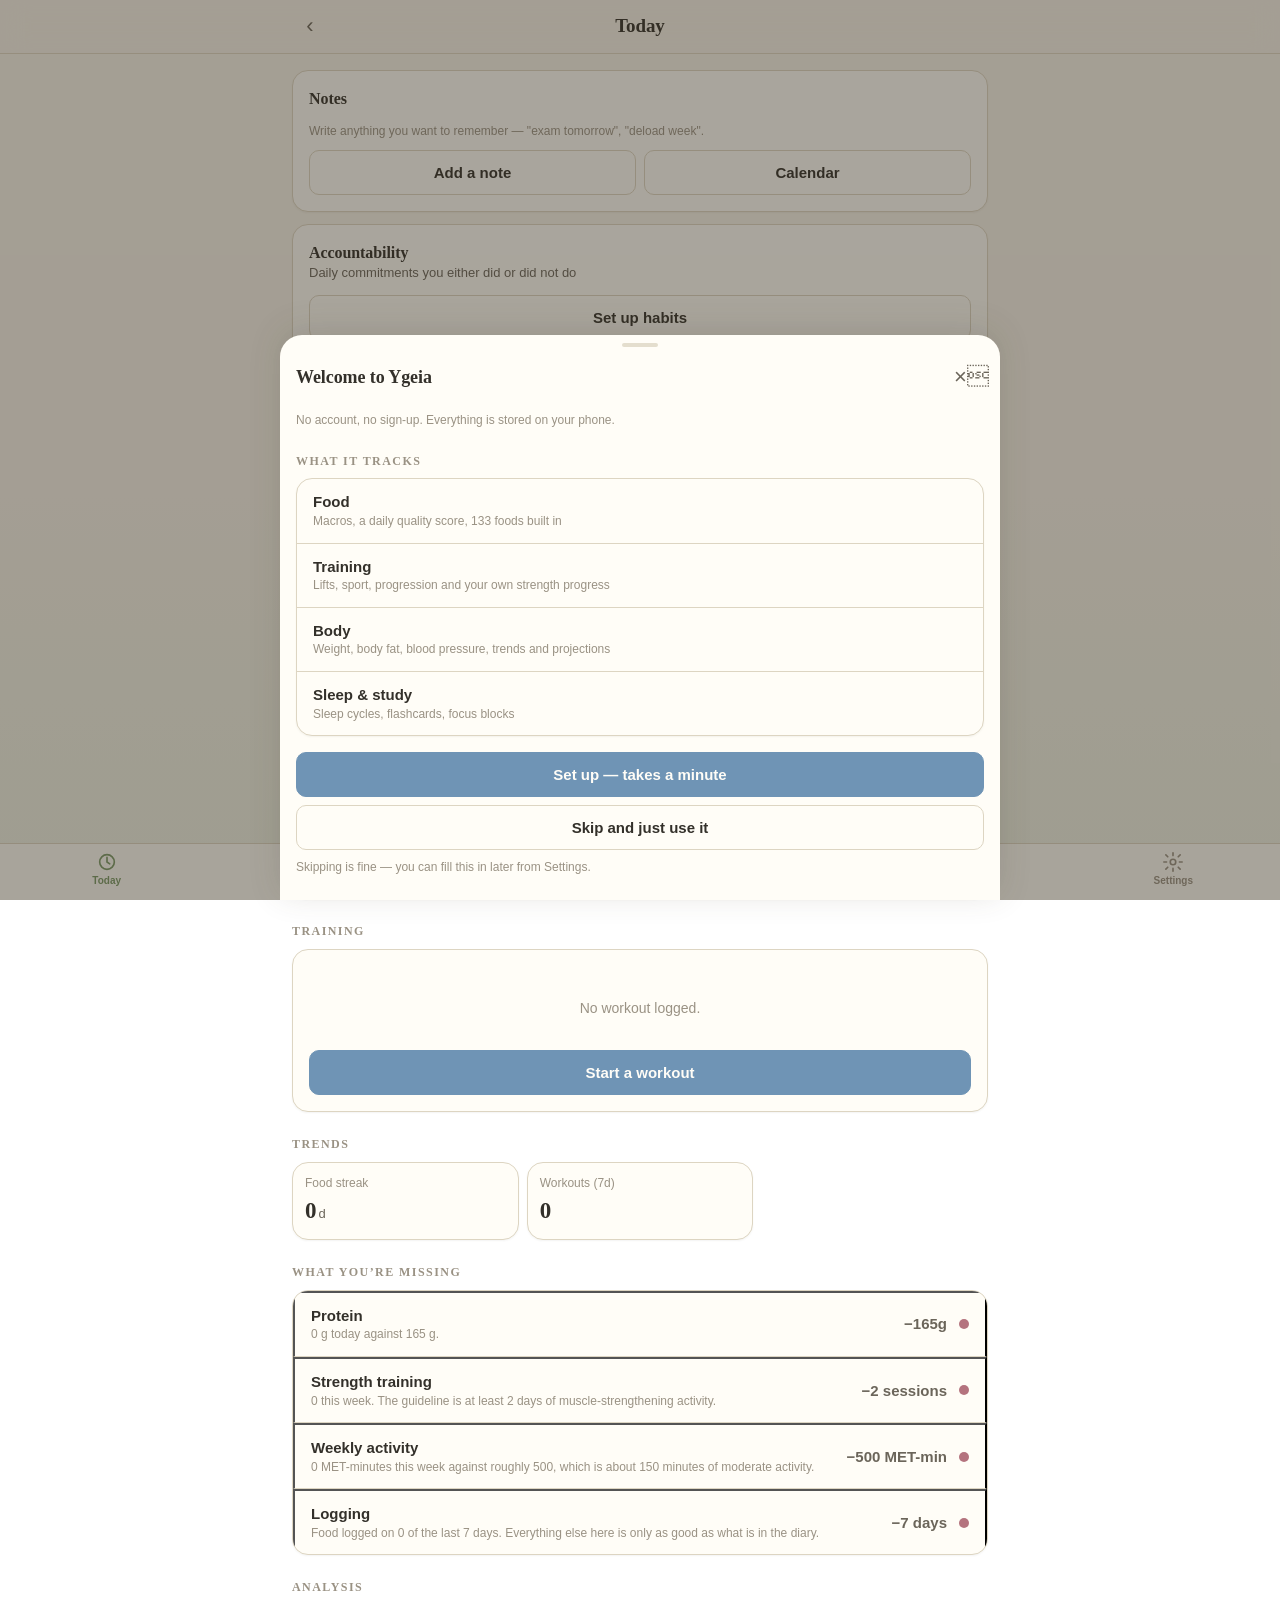
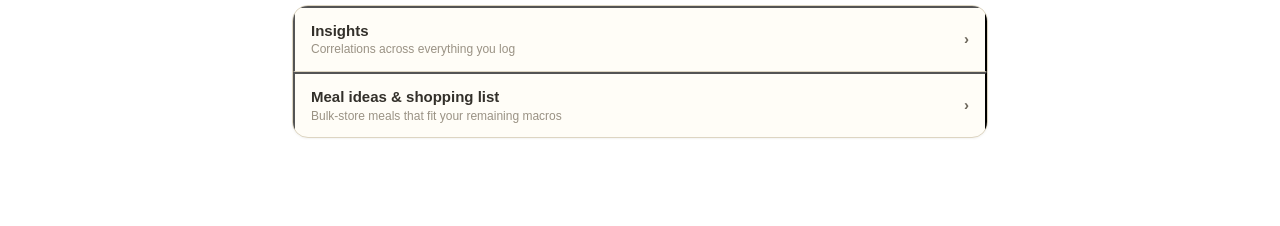
==== commit 647a878a: "Sound meter, notebooks, vitals bands, feature switches and provider routing Twelve modules were livi" ====
--- a/index.html
+++ b/index.html
@@ -1,4 +1,4 @@
-﻿<!doctype html>
+<!doctype html>
 <html lang="en" data-theme="light">
 <head>
 <meta charset="utf-8">
@@ -11,7 +11,7 @@
   Content-Security-Policy.
 
   script-src is 'self' and nothing else. No CDN, no third-party code, no import() at
-  runtime — every line that executes here came from this repository. Ygeia briefly shipped
+  runtime — every line that executes here came from this repository. Ygeia briefly shipped
   an optional on-device model that pulled a runtime from a CDN; that code ran in this origin
   with full IndexedDB access and could not be pinned with an integrity hash, so removing it
   removed the only way untrusted code could ever reach your data.
@@ -33,7 +33,7 @@
     https://overpass-api.de
     https://nominatim.openstreetmap.org
     https://generativelanguage.googleapis.com
-    https://raw.githubusercontent.com;
+    https://api.anthropic.com;
   base-uri 'self';
   form-action 'none';
   object-src 'none';
@@ -47,7 +47,7 @@
 <link rel="manifest" href="manifest.webmanifest">
 <link rel="icon" href="icons/icon.svg" type="image/svg+xml">
 
-<link rel="stylesheet" href="css/app.css?v=18">
+<link rel="stylesheet" href="css/app.css?v=37">
 </head>
 <body>
 
@@ -104,7 +104,7 @@
       <div class="sheet-grabber"></div>
       <div class="sheet-head">
         <h2 id="sheet-title"></h2>
-        <button class="icon-btn" id="sheet-close" aria-label="Close">×</button>
+        <button class="icon-btn" id="sheet-close" aria-label="Close">×</button>
       </div>
       <div class="sheet-body" id="sheet-body"></div>
     </div>
@@ -122,49 +122,60 @@
   Deliberately NOT ES modules: <script type="module"> is blocked by CORS on file:// URLs,
   and this app must run by opening index.html with no server and no build step.
 -->
-<script src="js/util.js?v=18"></script>
-<script src="js/store.js?v=18"></script>
-<script src="js/auth.js?v=18"></script>
-<script src="js/domain.js?v=18"></script>
-<script src="js/domain-life.js?v=18"></script>
-<script src="js/domain-cut.js?v=18"></script>
-<script src="js/domain-study.js?v=18"></script>
-<script src="js/domain-rank.js?v=18"></script>
-<script src="js/domain-plan.js?v=18"></script>
-<script src="js/domain-insights.js?v=18"></script>
-<script src="js/domain-timeline.js?v=18"></script>
-<script src="js/domain-gaps.js?v=18"></script>
-<script src="js/data-meals.js?v=18"></script>
-<script src="js/data-programs.js?v=18"></script>
-<script src="js/explain.js?v=18"></script>
-<script src="js/data-foods.js?v=18"></script>
-<script src="js/data-exercises.js?v=18"></script>
-<script src="js/ui.js?v=18"></script>
-<script src="js/charts.js?v=18"></script>
-<script src="js/map.js?v=18"></script>
-<script src="js/openfoodfacts.js?v=18"></script>
-<script src="js/food-parser.js?v=18"></script>
-<script src="js/ai-prompt.js?v=18"></script>
-<script src="js/ai-vision.js?v=18"></script>
-<script src="js/ai-cloud.js?v=18"></script>
-<script src="js/places.js?v=18"></script>
-<script src="js/healthimport.js?v=18"></script>
-<script src="js/backup.js?v=18"></script>
-<script src="js/view-today.js?v=18"></script>
-<script src="js/view-food.js?v=18"></script>
-<script src="js/view-train.js?v=18"></script>
-<script src="js/view-study.js?v=18"></script>
-<script src="js/view-flashcards.js?v=18"></script>
-<script src="js/view-solve.js?v=18"></script>
-<script src="js/view-aikey.js?v=18"></script>
-<script src="js/view-calendar.js?v=18"></script>
-<script src="js/view-coach.js?v=18"></script>
-<script src="js/view-body.js?v=18"></script>
-<script src="js/view-cut.js?v=18"></script>
-<script src="js/view-plan.js?v=18"></script>
-<script src="js/view-lock.js?v=18"></script>
-<script src="js/view-onboard.js?v=18"></script>
-<script src="js/view-settings.js?v=18"></script>
-<script src="js/app.js?v=18"></script>
+<script src="js/util.js?v=37"></script>
+<script src="js/store.js?v=37"></script>
+<script src="js/auth.js?v=37"></script>
+<script src="js/domain.js?v=37"></script>
+<script src="js/domain-life.js?v=37"></script>
+<script src="js/domain-cut.js?v=37"></script>
+<script src="js/domain-study.js?v=37"></script>
+<script src="js/domain-rank.js?v=37"></script>
+<script src="js/domain-plan.js?v=37"></script>
+<script src="js/domain-insights.js?v=37"></script>
+<script src="js/domain-timeline.js?v=37"></script>
+<script src="js/domain-gaps.js?v=37"></script>
+<script src="js/domain-vitals.js?v=37"></script>
+<script src="js/domain-sound.js?v=37"></script>
+<script src="js/domain-load.js?v=37"></script>
+<script src="js/domain-notebook.js?v=37"></script>
+<script src="js/domain-features.js?v=37"></script>
+<script src="js/data-meals.js?v=37"></script>
+<script src="js/data-programs.js?v=37"></script>
+<script src="js/data-daily.js?v=37"></script>
+<script src="js/explain.js?v=37"></script>
+<script src="js/data-foods.js?v=37"></script>
+<script src="js/data-exercises.js?v=37"></script>
+<script src="js/ui.js?v=37"></script>
+<script src="js/charts.js?v=37"></script>
+<script src="js/map.js?v=37"></script>
+<script src="js/openfoodfacts.js?v=37"></script>
+<script src="js/food-parser.js?v=37"></script>
+<script src="js/ai-prompt.js?v=37"></script>
+<script src="js/ai-providers.js?v=37"></script>
+<script src="js/ai-vision.js?v=37"></script>
+<script src="js/ai-cloud.js?v=37"></script>
+<script src="js/places.js?v=37"></script>
+<script src="js/healthimport.js?v=37"></script>
+<script src="js/backup.js?v=37"></script>
+<script src="js/view-today.js?v=37"></script>
+<script src="js/view-food.js?v=37"></script>
+<script src="js/view-train.js?v=37"></script>
+<script src="js/view-study.js?v=37"></script>
+<script src="js/view-notebook.js?v=37"></script>
+<script src="js/view-features.js?v=37"></script>
+<script src="js/view-sound.js?v=37"></script>
+<script src="js/view-flashcards.js?v=37"></script>
+<script src="js/view-solve.js?v=37"></script>
+<script src="js/view-scandeck.js?v=37"></script>
+<script src="js/view-aikey.js?v=37"></script>
+<script src="js/view-calendar.js?v=37"></script>
+<script src="js/view-coach.js?v=37"></script>
+<script src="js/view-body.js?v=37"></script>
+<script src="js/view-cut.js?v=37"></script>
+<script src="js/view-plan.js?v=37"></script>
+<script src="js/view-lock.js?v=37"></script>
+<script src="js/view-onboard.js?v=37"></script>
+<script src="js/view-settings.js?v=37"></script>
+<script src="js/app.js?v=37"></script>
 </body>
 </html>
--- a/css/app.css
+++ b/css/app.css
@@ -28,6 +28,8 @@
   --nutrition: #C2A257;  /* wheat gold */
   --stress:    #B4737E;  /* dusty rose */
   --info:      #6F94B5;  /* distant sky */
+  --sound:     #7E8CA8;  /* slate blue — hearing and noise */
+  --energy:    #C99A4E;  /* low amber — subjective energy */
 
   --protein:   #6F94B5;
   --carbs:     #C2A257;
@@ -80,6 +82,8 @@
   --nutrition: #D8B96C;
   --stress:    #CC8B96;
   --info:      #8AAFCE;
+  --sound:     #9AA8C4;
+  --energy:    #DDB36A;
 
   --protein:   #8AAFCE;
   --carbs:     #D8B96C;
@@ -103,7 +107,7 @@
     --surface-3:#363E36; --border:#333B33;
     --text:#E9E7DC; --text-dim:#A8A798; --text-faint:#7C7C6F;
     --sleep:#A79DCB; --recovery:#97B683; --strain:#D9A06C; --nutrition:#D8B96C;
-    --stress:#CC8B96; --info:#8AAFCE;
+    --stress:#CC8B96; --info:#8AAFCE; --sound:#9AA8C4; --energy:#DDB36A;
     --protein:#8AAFCE; --carbs:#D8B96C; --fat:#D9A06C;
     --good:#97B683; --warn:#D8B96C; --bad:#CC8B96;
     --on-accent:#191D19;
@@ -194,6 +198,38 @@
 .card-title { font-size: 16px; margin: 0; }
 .card-sub { font-size: 13px; color: var(--text-dim); }
 
+/* ---- tiles: destinations, as opposed to cards, which hold something ---- */
+.tile-grid {
+  display: grid; grid-template-columns: 1fr 1fr; gap: var(--sp-3);
+  margin-bottom: var(--sp-3);
+}
+.tile {
+  display: flex; flex-direction: column; align-items: flex-start; gap: 2px;
+  padding: var(--sp-3);
+  background: var(--surface);
+  border: 1px solid var(--border);
+  border-radius: var(--r-md);
+  box-shadow: var(--shadow-sm);
+  color: var(--text);
+  font: inherit; text-align: left; cursor: pointer;
+  transition: transform .12s ease, box-shadow .12s ease;
+}
+.tile:active { transform: scale(.975); box-shadow: none; }
+.tile-icon {
+  display: flex; align-items: center; justify-content: center;
+  width: 34px; height: 34px; margin-bottom: var(--sp-2);
+  font-size: 18px; line-height: 1;
+  background: var(--surface-2);
+  border-radius: 50%;
+}
+.tile-text { display: flex; flex-direction: column; gap: 2px; min-width: 0; }
+.tile-label { font-family: var(--font-display); font-size: 15px; font-weight: 600; }
+.tile-sub { font-size: 12px; color: var(--text-faint); line-height: 1.3; }
+
+/* An odd tile out stretches rather than leaving a hole in the grid. */
+.tile-grid > .tile:last-child:nth-child(odd) { grid-column: 1 / -1; flex-direction: row; align-items: center; gap: var(--sp-3); }
+.tile-grid > .tile:last-child:nth-child(odd) .tile-icon { margin-bottom: 0; }
+
 .grid-2 { display: grid; grid-template-columns: 1fr 1fr; gap: var(--sp-3); }
 .grid-3 { display: grid; grid-template-columns: repeat(3, 1fr); gap: var(--sp-2); }
 
@@ -382,6 +418,12 @@
 /* ----------------------------------------------------------------- misc -- */
 
 .hint { font-size: 12px; color: var(--text-faint); margin-top: var(--sp-2); line-height: 1.5; }
+
+/* A reading with its interpretation band. Colour comes from the band, inline. */
+.band-line {
+  font-size: 15px; font-weight: 600; line-height: 1.4;
+  margin-bottom: var(--sp-3);
+}
 
 .warn-box {
   background: color-mix(in srgb, var(--warn) 14%, var(--surface));
@@ -528,11 +570,8 @@
   border-radius: var(--r-md); border: 1px solid var(--border);
   background: var(--surface-2); margin-top: var(--sp-3);
 }
-.solve-answer {
-  white-space: pre-wrap; font-size: 14px; line-height: 1.65;
-  background: var(--surface); border: 1px solid var(--border);
-  border-radius: var(--r-md); padding: var(--sp-4); margin-top: var(--sp-3);
-}
+/* (.solve-answer is defined once, further up — a second copy here differed only by
+   omitting the shadow, so the cascade silently merged the two.) */
 
 /* ================================================================== chat == */
 
@@ -738,6 +777,265 @@
 .pill { display: inline-block; padding: 2px 9px; border-radius: 999px; font-size: 11px; font-weight: 600; }
 .subject-dot { width: 10px; height: 10px; border-radius: 50%; flex: 0 0 10px; }
 
+/* --- Notebooks and whiteboards ------------------------------------------- */
+
+.nb-pagenav {
+  display: flex; align-items: center; gap: var(--sp-2);
+  margin-bottom: var(--sp-3);
+}
+.nb-pagelabel {
+  flex: 1; text-align: center;
+  font-size: 13px; color: var(--text-dim);
+}
+
+/* Lined paper, so a notebook page reads as one. */
+.nb-text {
+  width: 100%; min-height: 320px; resize: vertical;
+  line-height: 28px;
+  background:
+    repeating-linear-gradient(
+      var(--surface), var(--surface) 27px,
+      color-mix(in srgb, var(--border) 60%, transparent) 27px,
+      color-mix(in srgb, var(--border) 60%, transparent) 28px
+    );
+  /* Align the first line of text with the first rule. */
+  padding-top: 4px;
+}
+
+/* Toolbar: fixed rows, so the canvas never shifts under the user's hand when the
+   tool changes. */
+.nb-toolbar {
+  display: flex; flex-direction: column; gap: var(--sp-2);
+  margin-bottom: var(--sp-3);
+  padding: var(--sp-2);
+  background: var(--surface-2);
+  border: 1px solid var(--border);
+  border-radius: var(--r-md);
+}
+.nb-row { display: flex; align-items: center; gap: var(--sp-2); }
+.nb-spacer { flex: 1 1 auto; }
+
+/* Scroll rather than wrap: a toolbar that gains a row on a narrow phone pushes the
+   drawing surface down while you are using it. */
+.nb-actions { overflow-x: auto; scrollbar-width: none; }
+.nb-actions::-webkit-scrollbar { display: none; }
+
+/* ---- asking about a boxed region ---- */
+.nb-hint { font-size: 13px; color: var(--text-faint); }
+
+/* A compact button so the toolbar keeps its fixed height with an action row in it. */
+.btn-sm {
+  padding: 6px var(--sp-3);
+  font-size: 13px;
+  width: auto;
+}
+
+/* The board is drawn on white before sending, so the preview is framed rather than
+   blended — on a dark theme an unframed white image looks like a rendering fault. */
+.nb-region-preview {
+  display: block;
+  width: 100%;
+  max-height: 240px;
+  object-fit: contain;
+  background: #fff;
+  border: 1px solid var(--border);
+  border-radius: var(--r-md);
+  margin-bottom: var(--sp-3);
+}
+
+.nb-vars { display: flex; flex-wrap: wrap; gap: var(--sp-2); }
+.nb-var {
+  font-family: ui-monospace, SFMono-Regular, Menlo, monospace;
+  font-size: 13px;
+  padding: 4px var(--sp-2);
+  background: var(--surface-2);
+  border: 1px solid var(--border);
+  border-radius: var(--r-sm);
+  color: var(--text);
+}
+.nb-group {
+  display: flex; gap: 2px;
+  background: var(--surface);
+  border: 1px solid var(--border);
+  border-radius: var(--r-sm);
+  padding: 2px;
+}
+
+.nb-tool {
+  min-width: 38px; height: 34px;
+  display: grid; place-items: center;
+  border: 0; border-radius: 8px;
+  background: transparent; color: var(--text);
+  font: inherit; font-size: 15px; line-height: 1;
+  cursor: pointer;
+  transition: background .14s ease;
+}
+.nb-tool:hover:not(:disabled) { background: var(--surface-2); }
+.nb-tool.on { background: var(--surface-3); }
+.nb-tool:disabled { opacity: .3; cursor: default; }
+
+.nb-sizebtn { min-width: 34px; }
+.nb-sizedot { display: block; border-radius: 50%; background: var(--text); }
+
+/* Current nib, previewed at its real size and colour. */
+.nb-nibwrap {
+  width: 30px; height: 30px;
+  display: grid; place-items: center;
+  flex: 0 0 auto;
+}
+.nb-nib { display: block; border-radius: 50%; }
+
+.nb-swatches { display: flex; gap: 4px; flex-wrap: wrap; justify-content: flex-end; }
+.nb-swatch {
+  width: 26px; height: 26px; padding: 0;
+  border-radius: 50%;
+  border: 2px solid transparent;
+  box-shadow: 0 0 0 1px var(--border) inset;
+  cursor: pointer;
+}
+.nb-swatch.on { border-color: var(--text); }
+
+/* The wheel swatch wraps a native colour input, which is what opens the OS picker.
+   The input itself is invisible but still fills the swatch, so the whole circle is
+   the hit target and it stays keyboard-reachable. */
+.nb-wheel { position: relative; overflow: hidden; }
+.nb-wheel::after {
+  content: '＋'; position: absolute; inset: 0;
+  display: grid; place-items: center;
+  font-size: 13px; color: var(--on-accent);
+  text-shadow: 0 0 2px rgba(0, 0, 0, .5);
+  pointer-events: none;
+}
+.nb-colorinput {
+  position: absolute; inset: 0;
+  width: 100%; height: 100%;
+  opacity: 0; border: 0; padding: 0;
+  cursor: pointer;
+}
+
+.nb-canvas {
+  /* Starting value only — fitCanvasHeight() replaces it with the room actually left in
+     the sheet, which depends on how many rows the toolbar is currently showing. */
+  display: block; width: 100%; height: 40vh;
+  background: var(--surface);
+  border: 1px solid var(--border);
+  border-radius: var(--r-md);
+  cursor: crosshair;
+  /* Without this every stroke scrolls the sheet instead of drawing. */
+  touch-action: none;
+  /* A long-press on the canvas must not raise the text selection callout. */
+  -webkit-user-select: none; user-select: none;
+}
+
+/* --- Scan to deck --------------------------------------------------------- */
+
+.scan-gallery {
+  display: grid; grid-template-columns: repeat(auto-fill, minmax(84px, 1fr));
+  gap: var(--sp-2);
+}
+.scan-thumb {
+  position: relative; aspect-ratio: 3 / 4;
+  border-radius: var(--r-sm); overflow: hidden;
+  border: 1px solid var(--border); background: var(--surface-2);
+}
+.scan-thumb img { width: 100%; height: 100%; object-fit: cover; display: block; }
+.scan-remove {
+  position: absolute; top: 4px; right: 4px;
+  width: 24px; height: 24px; border-radius: 50%;
+  border: 0; cursor: pointer;
+  background: rgba(0, 0, 0, .6); color: #fff;
+  font-size: 15px; line-height: 1;
+  display: grid; place-items: center;
+}
+
+.scan-card {
+  border: 1px solid var(--border); border-radius: var(--r-sm);
+  padding: var(--sp-3); margin-bottom: var(--sp-2);
+  background: var(--surface);
+}
+/* A dropped card stays visible and editable — it is excluded, not deleted, so the
+   choice can be reversed without re-running the whole extraction. */
+.scan-card.dropped { opacity: .45; }
+.scan-card-head {
+  display: flex; align-items: center; justify-content: space-between;
+  margin-bottom: var(--sp-2);
+}
+.scan-card-n { font-size: 12px; color: var(--text-faint); font-weight: 600; }
+
+/* --- Question of the day -------------------------------------------------- */
+
+.daily-question {
+  font-family: var(--font-display);
+  font-size: 19px; line-height: 1.45;
+  margin: var(--sp-3) 0 var(--sp-4);
+}
+
+.daily-choices { display: flex; flex-direction: column; gap: var(--sp-2); }
+
+.daily-choice {
+  width: 100%; text-align: left;
+  padding: var(--sp-3);
+  border: 1px solid var(--border); border-radius: var(--r-sm);
+  background: var(--surface); color: var(--text);
+  font: inherit; font-size: 15px; line-height: 1.4;
+  cursor: pointer;
+}
+.daily-choice:disabled { cursor: default; }
+.daily-choice.correct {
+  background: color-mix(in srgb, var(--good) 16%, var(--surface));
+  border-color: var(--good);
+}
+.daily-choice.wrong {
+  background: color-mix(in srgb, var(--bad) 14%, var(--surface));
+  border-color: var(--bad);
+}
+
+.daily-fact { font-size: 14px; line-height: 1.6; color: var(--text-dim); }
+
+/* --- On/off switch -------------------------------------------------------- */
+
+.toggle { display: inline-flex; align-items: center; cursor: pointer; flex: 0 0 auto; }
+.toggle-input {
+  /* Kept in the layout and focusable, just not painted — the track is the visual. */
+  position: absolute; opacity: 0; width: 0; height: 0; margin: 0;
+}
+.toggle-track {
+  position: relative; display: block;
+  width: 46px; height: 28px; border-radius: 999px;
+  background: var(--surface-3);
+  border: 1px solid var(--border);
+  transition: background .18s ease, border-color .18s ease;
+}
+.toggle-track::after {
+  content: ''; position: absolute; top: 3px; left: 3px;
+  width: 20px; height: 20px; border-radius: 50%;
+  background: var(--surface);
+  box-shadow: var(--shadow-sm);
+  transition: transform .18s ease;
+}
+.toggle-input:checked + .toggle-track {
+  background: var(--recovery);
+  border-color: var(--recovery);
+}
+.toggle-input:checked + .toggle-track::after { transform: translateX(18px); }
+.toggle-input:focus-visible + .toggle-track { outline: 2px solid var(--info); outline-offset: 2px; }
+.toggle-input:disabled + .toggle-track { opacity: .45; cursor: not-allowed; }
+
+.feature-row { align-items: flex-start; }
+.feature-blurb { font-size: 12px; color: var(--text-faint); line-height: 1.5; margin-top: 2px; }
+
+/* --- Boot failure ---------------------------------------------------------
+   Replaces the whole app when storage cannot be opened, so it has to stand on
+   its own and still look like Ygeia rather than a browser error page. */
+.boot-error {
+  max-width: 520px; margin: 0 auto;
+  padding: calc(var(--sp-6) + var(--safe-top)) var(--sp-4) var(--sp-6);
+  color: var(--text);
+}
+.boot-error h2 { font-family: var(--font-display); font-weight: 500; margin: 0 0 var(--sp-3); }
+.boot-error p { line-height: 1.6; margin: 0 0 var(--sp-4); }
+.boot-error-detail { font-size: 13px; color: var(--text-faint); }
+
 /* "How is this calculated?" affordance */
 .explain-btn {
   background: none; border: 0; cursor: pointer;
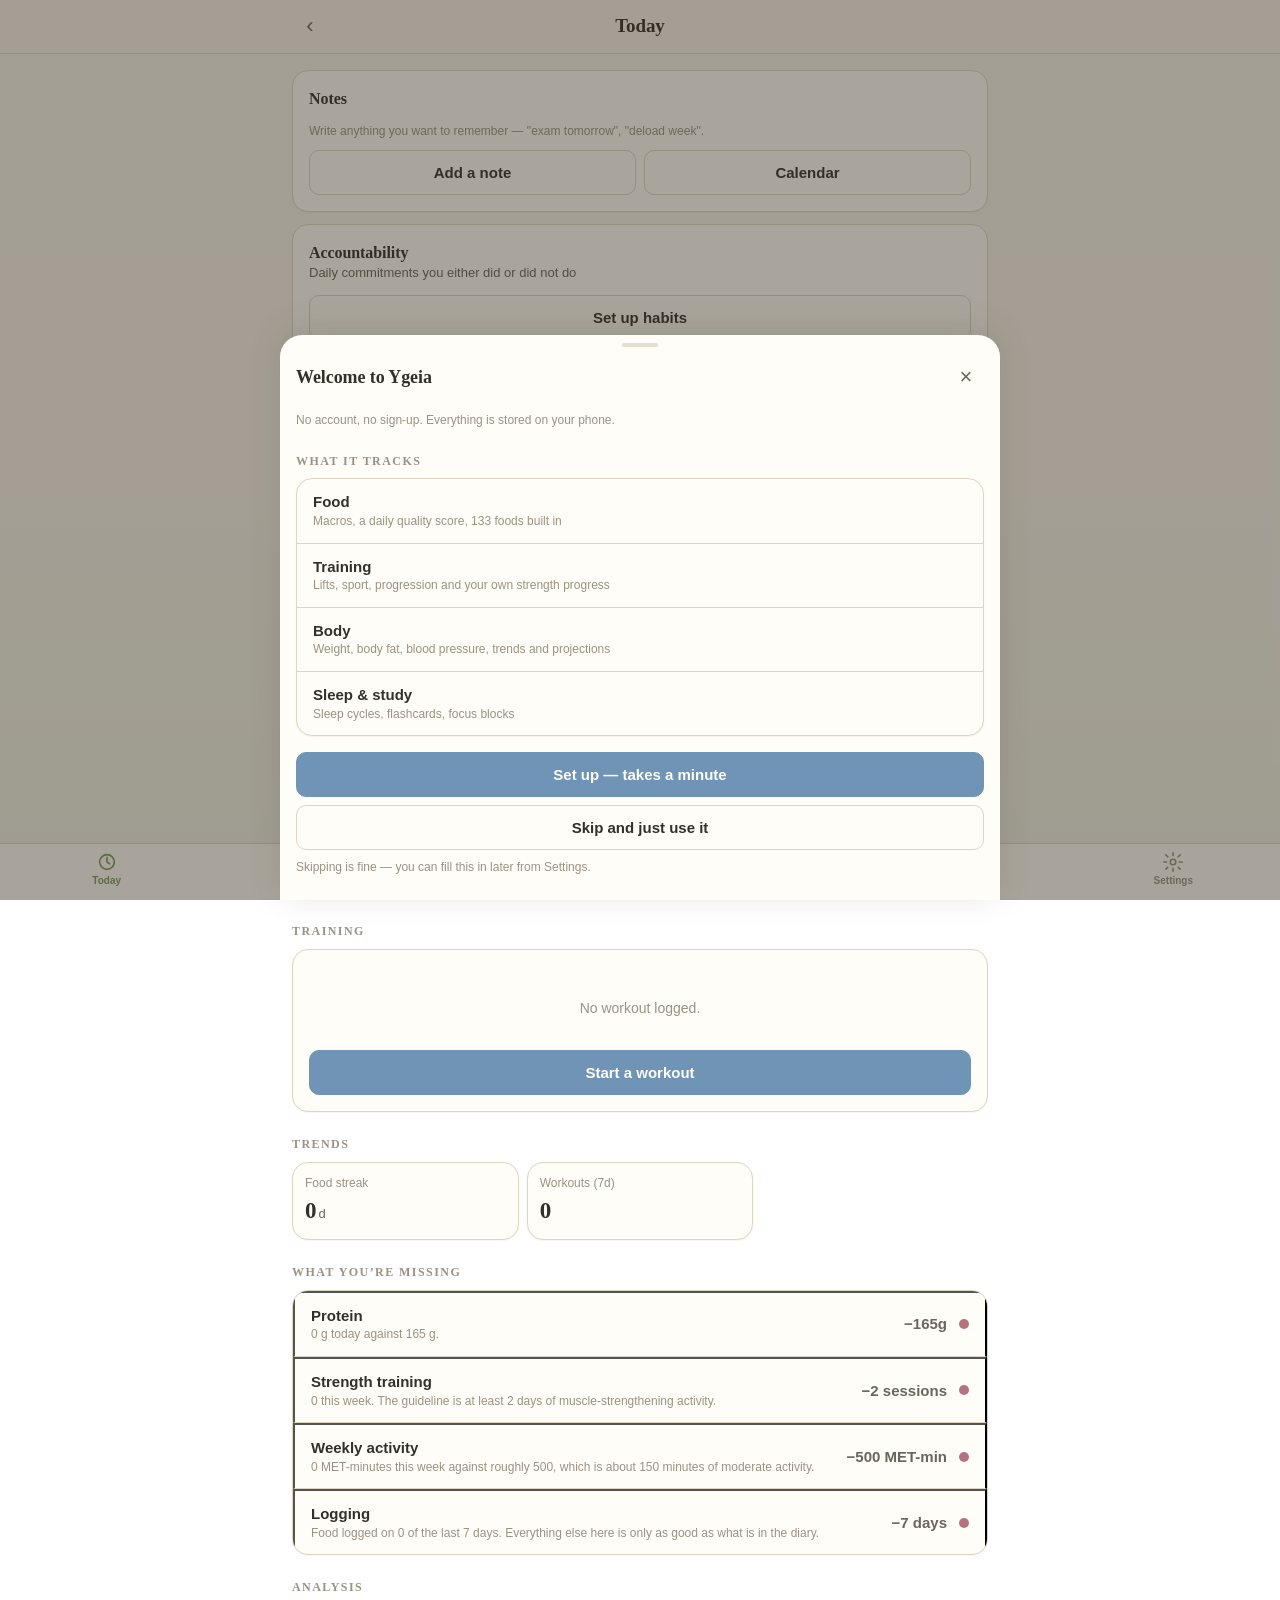
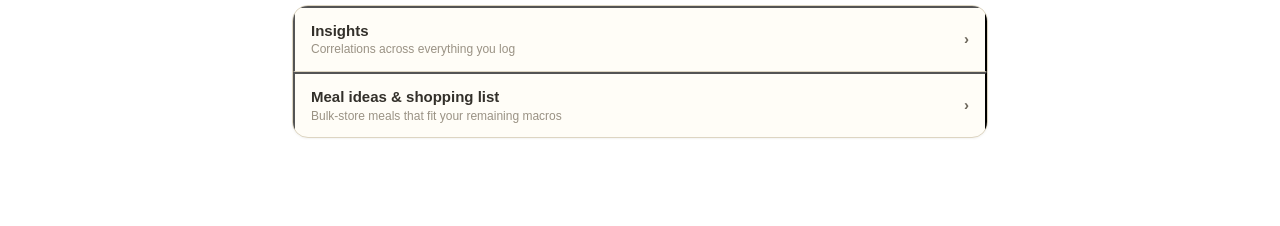
==== commit 2ba71925: "Fix data loss in backups, two dead features, and the silent failures around them Encrypted backup co" ====
--- a/index.html
+++ b/index.html
@@ -2,7 +2,9 @@
 <html lang="en" data-theme="light">
 <head>
 <meta charset="utf-8">
-<meta name="viewport" content="width=device-width, initial-scale=1, viewport-fit=cover, maximum-scale=1">
+<!-- No maximum-scale: blocking pinch-zoom is a WCAG 1.4.4 failure, and this is an app
+     full of small numbers that some people need to enlarge to read at all. -->
+<meta name="viewport" content="width=device-width, initial-scale=1, viewport-fit=cover">
 <title>Ygeia</title>
 <meta name="description" content="Free, open-source, offline-first lifestyle tracker. Nutrition, lifting, sport, sleep and study. Your data never leaves your device.">
 <meta name="theme-color" content="#F6F2E8">
@@ -11,7 +13,7 @@
   Content-Security-Policy.
 
   script-src is 'self' and nothing else. No CDN, no third-party code, no import() at
-  runtime — every line that executes here came from this repository. Ygeia briefly shipped
+  runtime — every line that executes here came from this repository. Ygeia briefly shipped
   an optional on-device model that pulled a runtime from a CDN; that code ran in this origin
   with full IndexedDB access and could not be pinned with an integrity hash, so removing it
   removed the only way untrusted code could ever reach your data.
@@ -47,7 +49,7 @@
 <link rel="manifest" href="manifest.webmanifest">
 <link rel="icon" href="icons/icon.svg" type="image/svg+xml">
 
-<link rel="stylesheet" href="css/app.css?v=37">
+<link rel="stylesheet" href="css/app.css?v=38">
 </head>
 <body>
 
@@ -100,17 +102,19 @@
   </nav>
 
   <div class="sheet-backdrop" id="sheet-backdrop" hidden>
-    <div class="sheet" id="sheet" role="dialog" aria-modal="true">
+    <div class="sheet" id="sheet" role="dialog" aria-modal="true" aria-labelledby="sheet-title" tabindex="-1">
       <div class="sheet-grabber"></div>
       <div class="sheet-head">
         <h2 id="sheet-title"></h2>
-        <button class="icon-btn" id="sheet-close" aria-label="Close">×</button>
+        <button class="icon-btn" id="sheet-close" aria-label="Close">×</button>
       </div>
       <div class="sheet-body" id="sheet-body"></div>
     </div>
   </div>
 
-  <div id="toast" class="toast" hidden></div>
+  <!-- role="status" makes the app's only confirmation channel audible to a screen
+       reader; without it "Reading saved" and "Rest complete" happened silently. -->
+  <div id="toast" class="toast" role="status" aria-live="polite" hidden></div>
 
   <!-- Local passcode lock. Covers everything until unlocked. -->
   <div id="lock-screen" hidden></div>
@@ -122,60 +126,60 @@
   Deliberately NOT ES modules: <script type="module"> is blocked by CORS on file:// URLs,
   and this app must run by opening index.html with no server and no build step.
 -->
-<script src="js/util.js?v=37"></script>
-<script src="js/store.js?v=37"></script>
-<script src="js/auth.js?v=37"></script>
-<script src="js/domain.js?v=37"></script>
-<script src="js/domain-life.js?v=37"></script>
-<script src="js/domain-cut.js?v=37"></script>
-<script src="js/domain-study.js?v=37"></script>
-<script src="js/domain-rank.js?v=37"></script>
-<script src="js/domain-plan.js?v=37"></script>
-<script src="js/domain-insights.js?v=37"></script>
-<script src="js/domain-timeline.js?v=37"></script>
-<script src="js/domain-gaps.js?v=37"></script>
-<script src="js/domain-vitals.js?v=37"></script>
-<script src="js/domain-sound.js?v=37"></script>
-<script src="js/domain-load.js?v=37"></script>
-<script src="js/domain-notebook.js?v=37"></script>
-<script src="js/domain-features.js?v=37"></script>
-<script src="js/data-meals.js?v=37"></script>
-<script src="js/data-programs.js?v=37"></script>
-<script src="js/data-daily.js?v=37"></script>
-<script src="js/explain.js?v=37"></script>
-<script src="js/data-foods.js?v=37"></script>
-<script src="js/data-exercises.js?v=37"></script>
-<script src="js/ui.js?v=37"></script>
-<script src="js/charts.js?v=37"></script>
-<script src="js/map.js?v=37"></script>
-<script src="js/openfoodfacts.js?v=37"></script>
-<script src="js/food-parser.js?v=37"></script>
-<script src="js/ai-prompt.js?v=37"></script>
-<script src="js/ai-providers.js?v=37"></script>
-<script src="js/ai-vision.js?v=37"></script>
-<script src="js/ai-cloud.js?v=37"></script>
-<script src="js/places.js?v=37"></script>
-<script src="js/healthimport.js?v=37"></script>
-<script src="js/backup.js?v=37"></script>
-<script src="js/view-today.js?v=37"></script>
-<script src="js/view-food.js?v=37"></script>
-<script src="js/view-train.js?v=37"></script>
-<script src="js/view-study.js?v=37"></script>
-<script src="js/view-notebook.js?v=37"></script>
-<script src="js/view-features.js?v=37"></script>
-<script src="js/view-sound.js?v=37"></script>
-<script src="js/view-flashcards.js?v=37"></script>
-<script src="js/view-solve.js?v=37"></script>
-<script src="js/view-scandeck.js?v=37"></script>
-<script src="js/view-aikey.js?v=37"></script>
-<script src="js/view-calendar.js?v=37"></script>
-<script src="js/view-coach.js?v=37"></script>
-<script src="js/view-body.js?v=37"></script>
-<script src="js/view-cut.js?v=37"></script>
-<script src="js/view-plan.js?v=37"></script>
-<script src="js/view-lock.js?v=37"></script>
-<script src="js/view-onboard.js?v=37"></script>
-<script src="js/view-settings.js?v=37"></script>
-<script src="js/app.js?v=37"></script>
+<script src="js/util.js?v=38"></script>
+<script src="js/store.js?v=38"></script>
+<script src="js/auth.js?v=38"></script>
+<script src="js/domain.js?v=38"></script>
+<script src="js/domain-life.js?v=38"></script>
+<script src="js/domain-cut.js?v=38"></script>
+<script src="js/domain-study.js?v=38"></script>
+<script src="js/domain-rank.js?v=38"></script>
+<script src="js/domain-plan.js?v=38"></script>
+<script src="js/domain-insights.js?v=38"></script>
+<script src="js/domain-timeline.js?v=38"></script>
+<script src="js/domain-gaps.js?v=38"></script>
+<script src="js/domain-vitals.js?v=38"></script>
+<script src="js/domain-sound.js?v=38"></script>
+<script src="js/domain-load.js?v=38"></script>
+<script src="js/domain-notebook.js?v=38"></script>
+<script src="js/domain-features.js?v=38"></script>
+<script src="js/data-meals.js?v=38"></script>
+<script src="js/data-programs.js?v=38"></script>
+<script src="js/data-daily.js?v=38"></script>
+<script src="js/explain.js?v=38"></script>
+<script src="js/data-foods.js?v=38"></script>
+<script src="js/data-exercises.js?v=38"></script>
+<script src="js/ui.js?v=38"></script>
+<script src="js/charts.js?v=38"></script>
+<script src="js/map.js?v=38"></script>
+<script src="js/openfoodfacts.js?v=38"></script>
+<script src="js/food-parser.js?v=38"></script>
+<script src="js/ai-prompt.js?v=38"></script>
+<script src="js/ai-providers.js?v=38"></script>
+<script src="js/ai-vision.js?v=38"></script>
+<script src="js/ai-cloud.js?v=38"></script>
+<script src="js/places.js?v=38"></script>
+<script src="js/healthimport.js?v=38"></script>
+<script src="js/backup.js?v=38"></script>
+<script src="js/view-today.js?v=38"></script>
+<script src="js/view-food.js?v=38"></script>
+<script src="js/view-train.js?v=38"></script>
+<script src="js/view-study.js?v=38"></script>
+<script src="js/view-notebook.js?v=38"></script>
+<script src="js/view-features.js?v=38"></script>
+<script src="js/view-sound.js?v=38"></script>
+<script src="js/view-flashcards.js?v=38"></script>
+<script src="js/view-solve.js?v=38"></script>
+<script src="js/view-scandeck.js?v=38"></script>
+<script src="js/view-aikey.js?v=38"></script>
+<script src="js/view-calendar.js?v=38"></script>
+<script src="js/view-coach.js?v=38"></script>
+<script src="js/view-body.js?v=38"></script>
+<script src="js/view-cut.js?v=38"></script>
+<script src="js/view-plan.js?v=38"></script>
+<script src="js/view-lock.js?v=38"></script>
+<script src="js/view-onboard.js?v=38"></script>
+<script src="js/view-settings.js?v=38"></script>
+<script src="js/app.js?v=38"></script>
 </body>
 </html>
--- a/css/app.css
+++ b/css/app.css
@@ -344,8 +344,12 @@
   animation: fade .16s ease;
 }
 /* An explicit `display` beats the UA stylesheet's `[hidden] { display: none }`,
-   so hidden elements that set one must opt back out themselves. */
-.sheet-backdrop[hidden], .toast[hidden] { display: none; }
+   so hidden elements that set one must opt back out themselves.
+
+   `.tab` sets display:flex and was missing from this list, which quietly broke the whole
+   feature-switch system: applyFeatures() set tab.hidden on a switched-off feature and the
+   tab stayed visible and clickable. */
+.sheet-backdrop[hidden], .toast[hidden], .tab[hidden] { display: none; }
 
 .sheet {
   background: var(--surface); width: 100%; max-width: 720px;
@@ -678,6 +682,15 @@
 }
 #lock-screen[hidden] { display: none; }
 
+/* Backgrounded with a passcode set: hide everything before the OS photographs the screen
+   for the app-switcher card, which is readable without unlocking. `visibility` rather than
+   `display` so nothing reflows and the app comes back exactly as it was left.
+   See the visibilitychange handler in js/app.js. */
+:root[data-redacted] .app-header,
+:root[data-redacted] #views,
+:root[data-redacted] .tabbar,
+:root[data-redacted] .sheet-backdrop { visibility: hidden; }
+
 .lock-panel {
   width: 100%; max-width: 340px;
   display: flex; flex-direction: column; align-items: center;
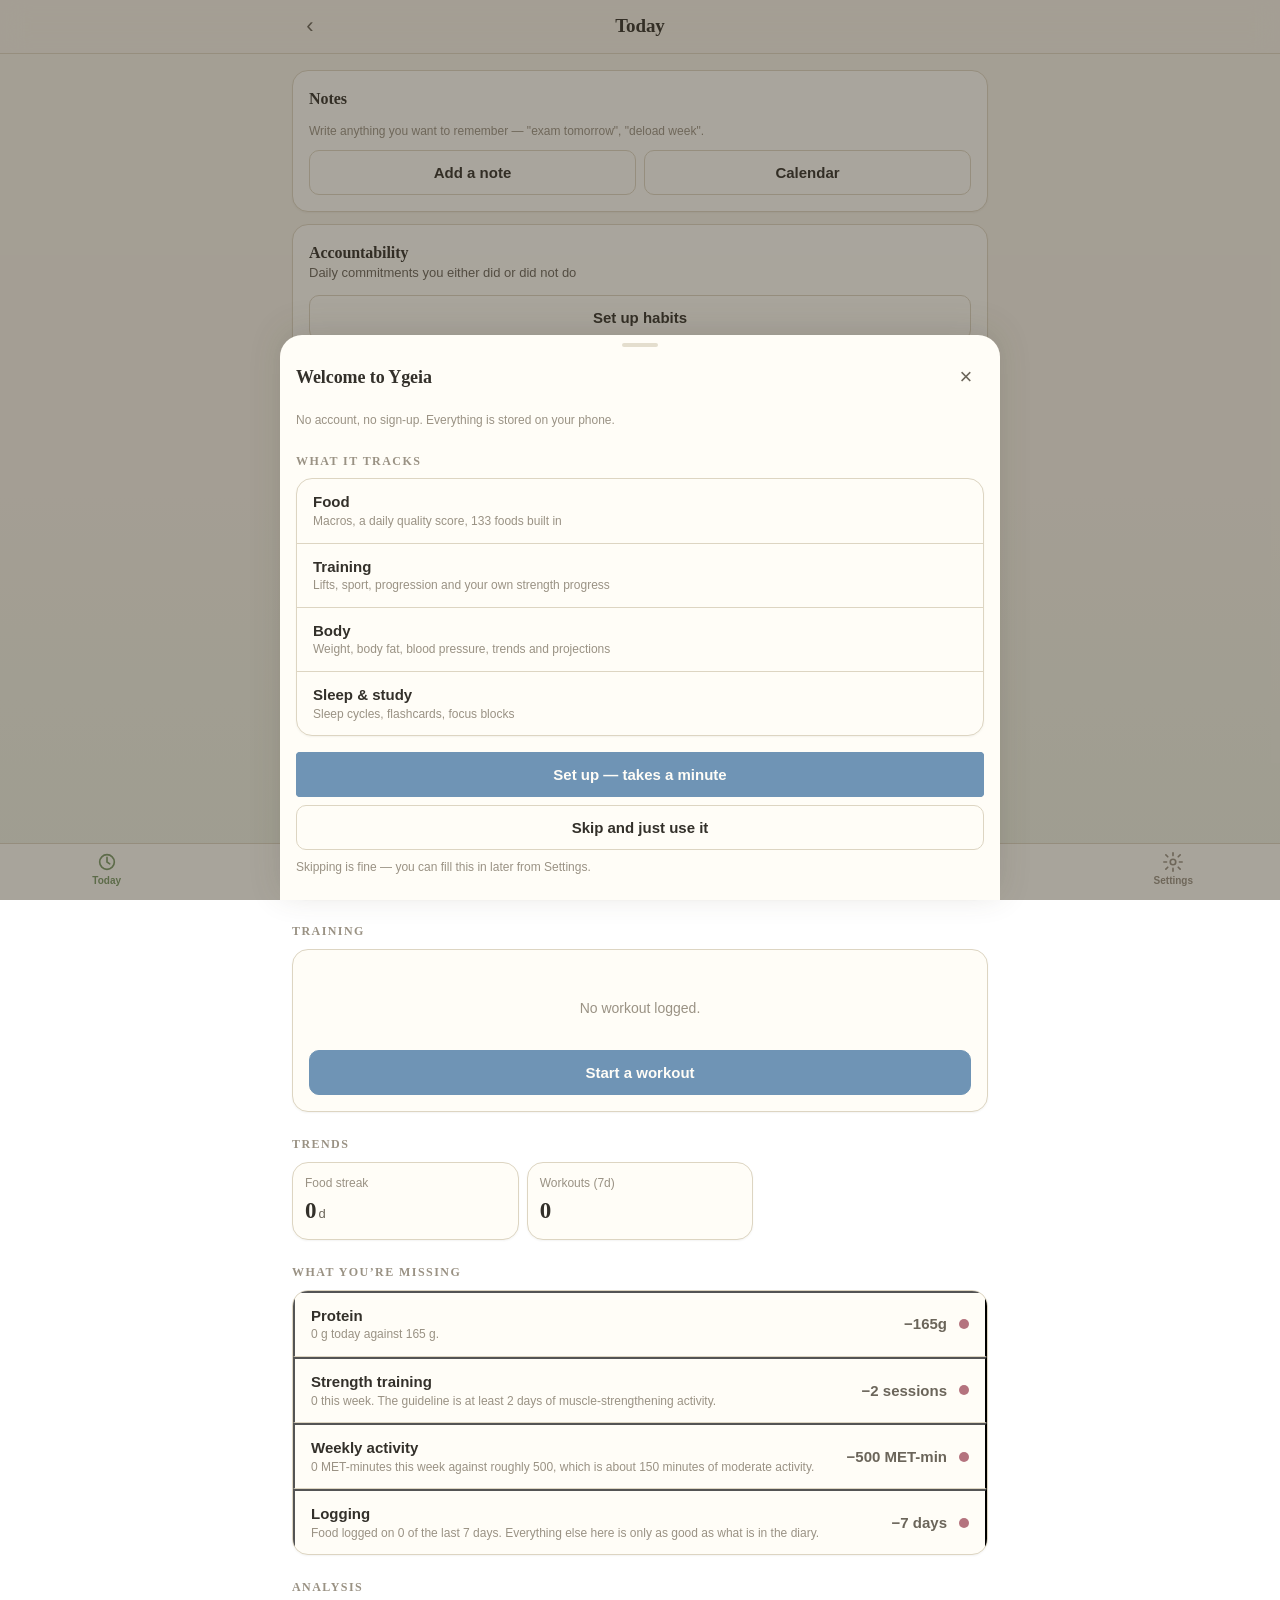
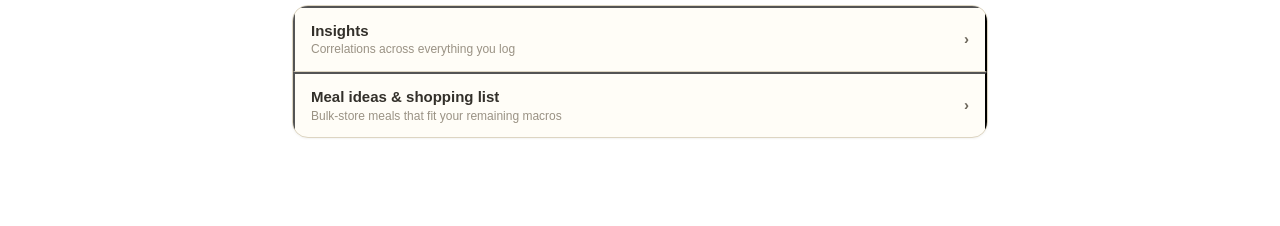
==== commit b077c36f: "Make the privacy wall a test rather than a comment, and give sheets real focus handling view-solve.j" ====
--- a/index.html
+++ b/index.html
@@ -18,8 +18,18 @@
   with full IndexedDB access and could not be pinned with an integrity hash, so removing it
   removed the only way untrusted code could ever reach your data.
 
-  connect-src then enumerates every host anything on this page may talk to, so even a
-  cross-site scripting bug has nowhere to send what it reads.
+  connect-src then enumerates every host anything on this page may talk to.
+
+  Be careful about what that does and does not buy, because it is easy to overclaim and
+  this comment used to: it said a cross-site scripting bug would have "nowhere to send what
+  it reads". That is not true. Four of the allowed hosts accept attacker-shaped requests —
+  both AI endpoints take an arbitrary POST body with a caller-supplied key, Overpass takes
+  a POST body, and Nominatim takes a query string. Injected code running in this origin
+  could use any of them as an egress channel.
+
+  What the CSP genuinely prevents is untrusted code being LOADED in the first place, which
+  is a stronger guarantee and the one worth defending. Exfiltration is held off by there
+  being no third-party script here to do it, not by this list.
 
   If you add a network call, add its host here or it will silently fail.
 -->
@@ -127,6 +137,7 @@
   and this app must run by opening index.html with no server and no build step.
 -->
 <script src="js/util.js?v=38"></script>
+<script src="js/platform.js?v=38"></script>
 <script src="js/store.js?v=38"></script>
 <script src="js/auth.js?v=38"></script>
 <script src="js/domain.js?v=38"></script>
